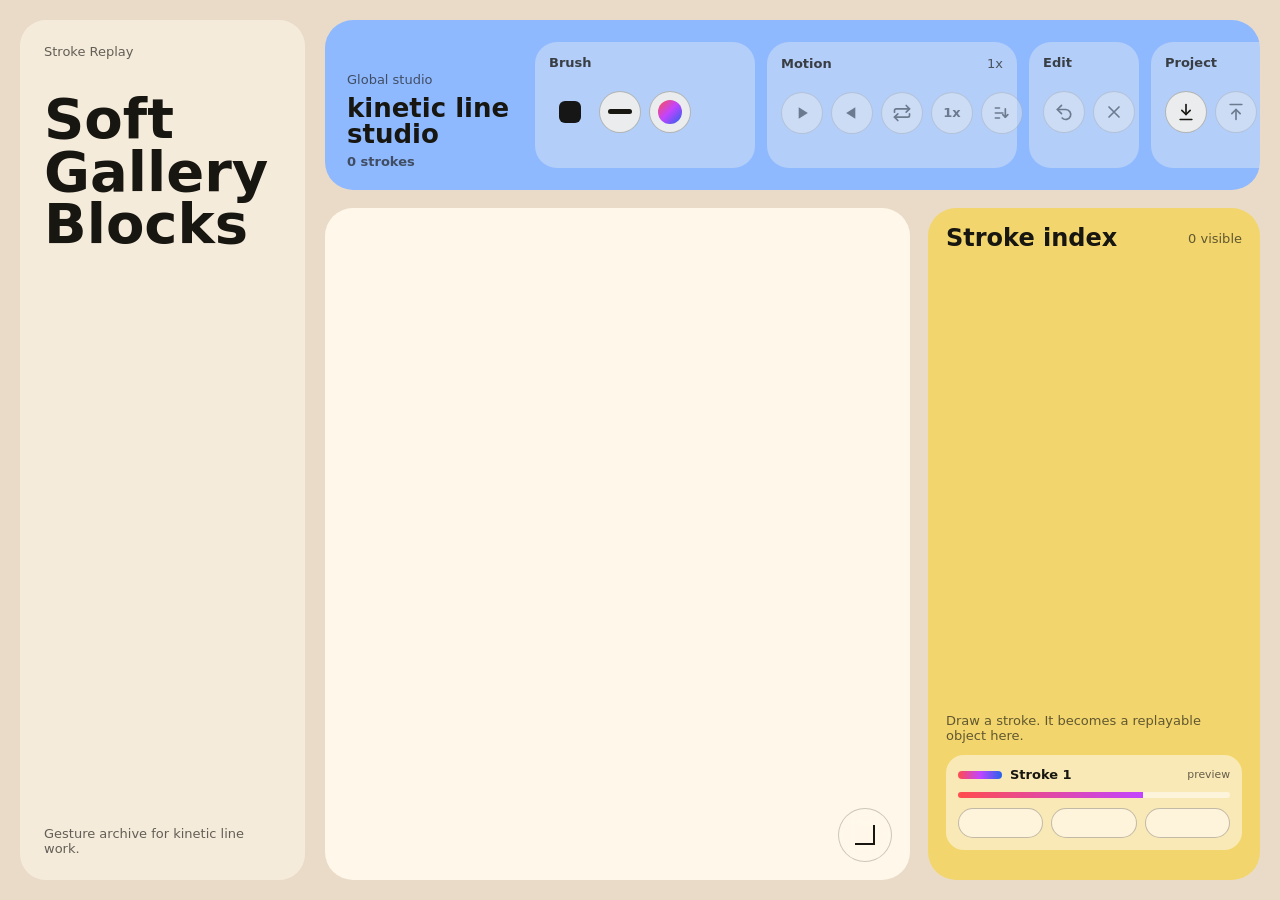
==== index.html @ 8eff0b00 "Initial stroke replay drawing tool" ====
<!doctype html>
<html lang="en">
  <head>
    <meta charset="utf-8">
    <meta name="viewport" content="width=device-width, initial-scale=1">
    <title>Stroke Replay Drawing Tool</title>
    <link rel="stylesheet" href="style.css">
  </head>
  <body>
    <main id="app" class="app">
      <aside class="titleRail" aria-label="Product identity">
        <p>Stroke Replay</p>
        <h1>Soft Gallery Blocks</h1>
        <span>Gesture archive for kinetic line work.</span>
      </aside>

      <section class="studio" aria-label="Drawing studio">
        <header class="topbar">
          <div class="globalMeta">
            <p>Global studio</p>
            <strong><span class="sessionName">kinetic line studio</span><span id="status">0 strokes</span></strong>
          </div>

          <div class="tools instrumentPanel" aria-label="Drawing tools">
            <div class="toolGroup instrument brushInstrument" aria-label="Brush">
              <span class="toolGroupLabel">Brush</span>
              <div class="toolRow">
                <label class="iconButton colorButton" title="Color" aria-label="Color">
                  <span class="colorIcon" aria-hidden="true"></span>
                  <input id="colorPicker" type="color" value="#161616">
                </label>
                <button id="widthButton" class="iconButton" type="button" title="Width 5" aria-label="Width 5">
                  <span class="widthIcon" aria-hidden="true"></span>
                </button>
                <button id="gradientButton" class="iconButton" type="button" title="Gradient Off" aria-label="Gradient Off" aria-pressed="false">
                  <span class="gradientIcon" aria-hidden="true"></span>
                </button>
              </div>
              <div id="widthPanel" class="widthPanel" hidden>
                <input id="widthPicker" type="range" min="1" max="18" value="5" aria-label="Brush width">
                <span id="widthValue">5</span>
              </div>
              <div id="gradientControls" class="gradientControls" hidden>
                <div id="gradientStops" class="gradientStops"></div>
                <button id="addGradientColor" class="iconButton smallIconButton" type="button" title="Add gradient color" aria-label="Add gradient color">
                  <svg class="svgIcon" viewBox="0 0 24 24" aria-hidden="true"><path d="M12 5v14M5 12h14"></path></svg>
                </button>
              </div>
            </div>

            <section class="globalControls instrument motionInstrument" aria-label="Global stroke controls">
              <div class="globalHeader">
                <h2>Motion</h2>
                <span id="globalSpeedLabel">1x</span>
              </div>
              <div class="globalButtons toolRow">
                <button id="playAllButton" class="iconButton" type="button" title="Play all strokes" aria-label="Play all strokes">
                  <svg class="svgIcon fillIcon" viewBox="0 0 24 24" aria-hidden="true"><path d="M8 5v14l11-7-11-7Z"></path></svg>
                </button>
                <button id="backAllButton" class="iconButton" type="button" title="Reverse all strokes" aria-label="Reverse all strokes">
                  <svg class="svgIcon fillIcon" viewBox="0 0 24 24" aria-hidden="true"><path d="M16 5v14L5 12l11-7Z"></path></svg>
                </button>
                <button id="loopAllButton" class="iconButton" type="button" title="Loop all strokes" aria-label="Loop all strokes">
                  <svg class="svgIcon" viewBox="0 0 24 24" aria-hidden="true"><path d="M17 3l4 4-4 4"></path><path d="M3 11V9a2 2 0 0 1 2-2h16"></path><path d="M7 21l-4-4 4-4"></path><path d="M21 13v2a2 2 0 0 1-2 2H3"></path></svg>
                </button>
                <button id="speedAllButton" class="iconButton speedIconButton" type="button" title="Speed 1x" aria-label="Speed 1x">
                  <span aria-hidden="true">1x</span>
                </button>
                <button id="sequenceAllButton" class="iconButton" type="button" title="Play sequence" aria-label="Play sequence">
                  <svg class="svgIcon" viewBox="0 0 24 24" aria-hidden="true"><path d="M4 6h5"></path><path d="M4 12h9"></path><path d="M4 18h5"></path><path d="M16 7v10"></path><path d="m13 14 3 3 3-3"></path></svg>
                </button>
              </div>
              <div id="globalSpeedPanel" class="speedPanel" hidden>
                <input id="globalSpeedInput" type="range" min="0.25" max="3" step="0.25" value="1" aria-label="Playback speed for all strokes">
                <span id="globalSpeedValue">1x</span>
              </div>
            </section>

            <div class="toolGroup instrument utilityInstrument" aria-label="Edit">
              <span class="toolGroupLabel">Edit</span>
              <div class="toolRow">
                <button id="undoButton" class="iconButton" type="button" title="Undo last stroke" aria-label="Undo last stroke">
                  <svg class="svgIcon" viewBox="0 0 24 24" aria-hidden="true"><path d="M9 14 4 9l5-5"></path><path d="M4 9h10a6 6 0 1 1-4.2 10.2"></path></svg>
                </button>
                <button id="clearButton" class="iconButton" type="button" title="Clear all strokes" aria-label="Clear all strokes">
                  <svg class="svgIcon" viewBox="0 0 24 24" aria-hidden="true"><path d="M18 6 6 18M6 6l12 12"></path></svg>
                </button>
              </div>
            </div>

            <div class="toolGroup instrument fileInstrument" aria-label="Project">
              <span class="toolGroupLabel">Project</span>
              <div class="toolRow">
                <button id="saveButton" class="iconButton" type="button" title="Save project" aria-label="Save project">
                  <svg class="svgIcon" viewBox="0 0 24 24" aria-hidden="true"><path d="M12 3v12"></path><path d="m7 10 5 5 5-5"></path><path d="M5 21h14"></path></svg>
                </button>
                <button id="restoreButton" class="iconButton" type="button" title="Restore project" aria-label="Restore project">
                  <svg class="svgIcon" viewBox="0 0 24 24" aria-hidden="true"><path d="M12 21V9"></path><path d="m7 14 5-5 5 5"></path><path d="M5 3h14"></path></svg>
                </button>
                <button id="exportButton" class="iconButton" type="button" title="Export PNG" aria-label="Export PNG">
                  <svg class="svgIcon" viewBox="0 0 24 24" aria-hidden="true"><rect x="4" y="4" width="16" height="16" rx="2"></rect><path d="M8 15l2.5-3 2 2.4L15 11l3 4"></path><path d="M8 8h3"></path></svg>
                </button>
              </div>
              <span id="saveStatus" class="saveStatus" aria-live="polite"></span>
            </div>
          </div>
        </header>

        <div class="workArea">
          <section class="workspace" aria-label="Drawing workspace">
            <div class="canvasShell" aria-label="Drawing surface">
              <canvas id="drawingCanvas" aria-label="Drawing canvas"></canvas>
              <button id="extendButton" class="extendButton" type="button" title="Expand canvas" aria-label="Expand drawing board" aria-pressed="false">
                <span></span>
              </button>
            </div>
          </section>

          <aside class="sidebar" aria-label="Stroke controls">
            <div class="sidebarHeader">
              <h2>Stroke index</h2>
              <span id="activeCount">0 visible</span>
            </div>
            <div id="strokeList" class="strokeList"></div>
            <div id="emptyState" class="emptyState">
              <p>Draw a stroke. It becomes a replayable object here.</p>
              <div class="emptyStrokePreview" aria-hidden="true">
                <div class="previewStrokeTitle">
                  <span><i></i>Stroke 1</span>
                  <small>preview</small>
                </div>
                <div class="previewStrokeLine"></div>
                <div class="previewStrokeButtons">
                  <span></span><span></span><span></span>
                </div>
              </div>
            </div>
          </aside>
        </div>
      </section>
    </main>

    <script src="app.js"></script>
  </body>
</html>
---- style.css ----
:root {
  color-scheme: light;
  --bg: #ded5c6;
  --paper: #eadbc8;
  --panel: #fff8ea;
  --panel-soft: rgba(255, 248, 234, 0.72);
  --ink: #171611;
  --muted: rgba(23, 22, 17, 0.66);
  --line: rgba(23, 22, 17, 0.16);
  --line-strong: rgba(23, 22, 17, 0.26);
  --blue-block: #8fb9ff;
  --yellow-block: #f2d66d;
  --danger: #a13a2f;
  --accent: #2563eb;
  --accent-strong: #1749b8;
}

* {
  box-sizing: border-box;
}

html {
  overflow-x: hidden;
}

body {
  margin: 0;
  min-height: 100svh;
  overflow-x: hidden;
  background: var(--bg);
  color: var(--ink);
  font-family: Inter, ui-sans-serif, system-ui, -apple-system, BlinkMacSystemFont, "Segoe UI", sans-serif;
}

button,
input {
  font: inherit;
}

h1,
h2,
p {
  margin: 0;
}

h1 {
  max-width: 7ch;
  margin: 34px 0 auto;
  font-size: 56px;
  line-height: 0.94;
  letter-spacing: 0;
}

h2 {
  font-size: 24px;
  line-height: 1;
}

button {
  min-width: 38px;
  height: 38px;
  border: 1px solid var(--line-strong);
  border-radius: 999px;
  background: var(--panel-soft);
  color: var(--ink);
  cursor: pointer;
  padding: 0 14px;
  white-space: nowrap;
  transition: background-color 160ms ease-out, border-color 160ms ease-out, color 160ms ease-out, transform 160ms ease-out;
}

button:hover {
  border-color: var(--accent);
  background: rgba(255, 248, 234, 0.94);
}

button:active {
  transform: translateY(1px);
}

button:focus-visible,
input:focus-visible {
  outline: 2px solid var(--ink);
  outline-offset: 2px;
}

button.primary {
  border-color: var(--accent);
  background: var(--accent);
  color: white;
}

button.primary:hover {
  background: var(--accent-strong);
}

button.danger {
  color: var(--danger);
}

button:disabled {
  cursor: not-allowed;
  opacity: 0.45;
}

[hidden] {
  display: none !important;
}

.app {
  display: grid;
  grid-template-columns: 285px minmax(0, 1fr);
  gap: 20px;
  height: 100svh;
  min-height: 100svh;
  overflow: hidden;
  padding: 20px;
  background: var(--paper);
  transition: grid-template-columns 420ms cubic-bezier(.22, 1, .36, 1);
}

.titleRail {
  display: flex;
  flex-direction: column;
  min-width: 0;
  min-height: 0;
  overflow: hidden;
  border-radius: 26px;
  background: rgba(255, 248, 234, 0.56);
  padding: 24px;
  transition: padding 420ms cubic-bezier(.22, 1, .36, 1);
}

.titleRail p,
.titleRail span,
.globalMeta p,
#status,
#activeCount,
#globalSpeedLabel,
.emptyState,
.strokeMeta,
.saveStatus,
.speedPanel span {
  color: var(--muted);
  font-size: 13px;
}

.studio {
  display: grid;
  grid-template-rows: auto minmax(0, 1fr);
  gap: 18px;
  min-width: 0;
  min-height: 0;
  overflow: hidden;
}

.topbar {
  display: grid;
  grid-template-columns: minmax(170px, 0.24fr) minmax(0, 1fr);
  align-items: end;
  gap: 18px;
  min-height: 148px;
  border-radius: 28px;
  background: var(--blue-block);
  padding: 22px;
  transition: min-height 420ms cubic-bezier(.22, 1, .36, 1), padding 420ms cubic-bezier(.22, 1, .36, 1);
}

.globalMeta strong {
  display: grid;
  gap: 8px;
  max-width: 14ch;
  margin-top: 8px;
  font-size: 26px;
  line-height: 1;
}

#status::before {
  content: "";
  margin: 0;
}

.sessionName {
  display: block;
}

.tools {
  min-width: 0;
}

.instrumentPanel {
  display: grid;
  grid-template-columns: minmax(220px, 1fr) minmax(250px, 1fr) minmax(110px, 0.42fr) minmax(170px, 0.58fr);
  align-items: stretch;
  gap: 12px;
}

.toolGroup,
.globalControls {
  display: grid;
  grid-template-rows: auto minmax(42px, 1fr) auto;
  align-content: end;
  gap: 10px;
  min-width: 0;
  min-height: 126px;
  border: 0;
  border-radius: 22px;
  background: rgba(255, 248, 234, 0.32);
  padding: 14px;
}

.toolGroupLabel,
.globalHeader h2 {
  display: block;
  padding: 0;
  border: 0;
  color: rgba(23, 22, 17, 0.78);
  font-size: 13px;
  font-weight: 800;
  letter-spacing: 0;
  line-height: 1;
}

.toolRow,
.globalButtons {
  display: flex;
  align-items: center;
  gap: 8px;
  min-width: 0;
}

.tools label {
  min-width: 0;
}

.iconButton {
  position: relative;
  display: inline-grid;
  place-items: center;
  flex: 0 0 42px;
  width: 42px;
  min-width: 42px;
  height: 42px;
  padding: 0;
  border-radius: 999px;
  font-size: 18px;
  font-weight: 750;
  line-height: 1;
}

.svgIcon {
  width: 20px;
  height: 20px;
  fill: none;
  stroke: currentColor;
  stroke-width: 2;
  stroke-linecap: round;
  stroke-linejoin: round;
}

.fillIcon {
  fill: currentColor;
  stroke: none;
}

.smallIconButton {
  flex-basis: 34px;
  width: 34px;
  min-width: 34px;
  height: 34px;
}

.speedIconButton {
  font-size: 13px;
}

.colorButton {
  overflow: hidden;
  cursor: pointer;
}

.colorButton input {
  position: absolute;
  inset: 0;
  width: 100%;
  height: 100%;
  opacity: 0;
  cursor: pointer;
}

.colorIcon {
  display: block;
  width: 22px;
  height: 22px;
  border-radius: 6px;
  background: #171611;
}

.widthIcon {
  display: block;
  width: 24px;
  height: var(--brush-width, 5px);
  border-radius: 999px;
  background: currentColor;
}

.gradientIcon {
  display: block;
  width: 24px;
  height: 24px;
  border-radius: 50%;
  background: linear-gradient(135deg, #ff4d4d 0%, #c244ff 48%, #2563eb 100%);
}

input[type="color"] {
  width: 28px;
  height: 28px;
  padding: 0;
  border: 0;
  background: transparent;
}

input[type="range"] {
  width: 92px;
  accent-color: var(--accent);
}

.gradientControls {
  display: flex;
  align-items: center;
  gap: 8px;
  grid-column: 1 / -1;
  min-height: 42px;
  border: 1px solid rgba(23, 22, 17, 0.14);
  border-radius: 18px;
  background: rgba(255, 248, 234, 0.52);
  padding: 5px;
}

.widthPanel {
  display: grid;
  grid-template-columns: minmax(0, 1fr) 26px;
  align-items: center;
  gap: 8px;
  border: 1px solid rgba(23, 22, 17, 0.14);
  border-radius: 18px;
  background: rgba(255, 248, 234, 0.52);
  padding: 8px 10px;
}

.widthPanel span {
  color: var(--muted);
  font-size: 13px;
  text-align: right;
}

.gradientStops {
  display: inline-flex;
  align-items: center;
  gap: 4px;
  min-width: 0;
  overflow-x: auto;
  padding: 8px;
}

.gradientStop {
  position: relative;
  width: 32px;
  height: 30px;
}

.gradientStop input {
  width: 32px;
  height: 30px;
}

.gradientStop button {
  position: absolute;
  top: -8px;
  right: -8px;
  width: 18px;
  min-width: 18px;
  height: 18px;
  padding: 0;
  background: #fff;
  color: var(--danger);
  font-size: 12px;
  line-height: 1;
}

#addGradientColor {
  height: 30px;
}

.saveStatus {
  min-width: 58px;
  padding: 0 4px;
}

.globalHeader {
  display: flex;
  align-items: center;
  justify-content: space-between;
  gap: 8px;
  padding: 0;
}

.globalHeader h2 {
  font-size: 13px;
}

.globalButtons {
  display: flex;
  align-items: center;
  gap: 8px;
}

.globalButtons button {
  padding: 0;
}

.globalControls .speedPanel {
  grid-column: auto;
}

.speedPanel {
  display: grid;
  grid-template-columns: minmax(0, 1fr) 44px;
  align-items: center;
  gap: 10px;
  border: 1px solid var(--line-strong);
  border-radius: 18px;
  background: rgba(255, 248, 234, 0.52);
  padding: 8px 10px;
}

.speedPanel input[type="range"] {
  width: 100%;
}

.speedPanel span {
  text-align: right;
}

.timingPanel {
  display: grid;
  gap: 8px;
  border-radius: 16px;
  background: rgba(255, 248, 234, 0.48);
  padding: 9px;
}

.timingPanel label {
  display: grid;
  grid-template-columns: 52px minmax(0, 1fr) 36px;
  align-items: center;
  gap: 8px;
}

.timingPanel span,
.timingPanel em {
  color: var(--muted);
  font-size: 12px;
  font-style: normal;
}

.timingPanel input[type="range"] {
  width: 100%;
}

.workArea {
  display: grid;
  grid-template-columns: minmax(0, 1fr) 332px;
  gap: 18px;
  min-height: 0;
  overflow: hidden;
  transition: grid-template-columns 420ms cubic-bezier(.22, 1, .36, 1);
}

.workspace {
  min-width: 0;
  min-height: 0;
  overflow: hidden;
}

.canvasShell {
  position: relative;
  width: 100%;
  height: 100%;
  min-width: 0;
  min-height: 0;
  overflow: hidden;
  border-radius: 28px;
  background: var(--panel);
  transition: min-height 420ms cubic-bezier(.22, 1, .36, 1);
}

#drawingCanvas {
  display: block;
  width: 100%;
  height: 100%;
  min-height: 0;
  border: 0;
  background: #fff8ea;
  touch-action: none;
  cursor: crosshair;
  transition: min-height 420ms cubic-bezier(.22, 1, .36, 1);
}

.extendButton {
  position: absolute;
  right: 18px;
  bottom: 18px;
  width: 54px;
  height: 54px;
  min-height: 54px;
  border-color: rgba(23, 22, 17, 0.22);
  background: rgba(255, 248, 234, 0.58);
  backdrop-filter: blur(10px);
  padding: 0;
}

.extendButton span,
.extendButton span::before,
.extendButton span::after {
  position: absolute;
  display: block;
  content: "";
}

.extendButton span {
  inset: 16px;
  border-right: 2px solid var(--ink);
  border-bottom: 2px solid var(--ink);
}

.extendButton span::before {
  right: -2px;
  bottom: -2px;
  width: 16px;
  height: 2px;
  background: var(--ink);
}

.extendButton span::after {
  right: -2px;
  bottom: -2px;
  width: 2px;
  height: 16px;
  background: var(--ink);
}

.app.expanded {
  grid-template-columns: 118px minmax(0, 1fr);
}

.app.expanded .titleRail {
  padding: 18px 14px;
}

.app.expanded .titleRail h1 {
  writing-mode: vertical-rl;
  text-orientation: mixed;
  max-width: none;
  margin: 18px auto;
  font-size: 34px;
}

.app.expanded .titleRail span {
  display: none;
}

.app.expanded .topbar {
  min-height: 84px;
  grid-template-columns: minmax(140px, 0.18fr) minmax(0, 1fr);
  padding: 14px 16px;
}

.app.expanded .globalMeta strong {
  max-width: none;
  font-size: 18px;
}

.app.expanded .sessionName {
  display: none;
}

.app.expanded #status::before {
  content: "";
  margin: 0;
}

.app.expanded .workArea {
  grid-template-columns: minmax(0, 1.18fr) 390px;
}

.app.expanded .canvasShell,
.app.expanded #drawingCanvas {
  min-height: 0;
}

.app.expanded .extendButton span {
  transform: rotate(180deg);
}

.sidebar {
  display: grid;
  grid-template-rows: auto minmax(0, 1fr) auto;
  gap: 14px;
  min-width: 0;
  min-height: 0;
  overflow: hidden;
  border-radius: 28px;
  background: var(--yellow-block);
  padding: 18px;
}

.sidebarHeader {
  display: flex;
  align-items: center;
  justify-content: space-between;
  gap: 12px;
}

.strokeList {
  display: grid;
  align-content: start;
  gap: 12px;
  min-height: 0;
  overflow-y: auto;
  overflow-x: hidden;
  padding-right: 4px;
}

.strokeItem {
  display: grid;
  gap: 10px;
  border-radius: 18px;
  background: rgba(255, 248, 234, 0.58);
  padding: 12px;
  transition: background-color 160ms ease-out;
}

.strokeItem.playingStroke {
  background: rgba(255, 248, 234, 0.9);
}

.strokeTitle {
  display: grid;
  grid-template-columns: minmax(0, 1fr) auto;
  align-items: center;
  gap: 10px;
}

.strokeName {
  display: flex;
  align-items: center;
  gap: 8px;
  min-width: 0;
  font-weight: 700;
}

.swatch {
  width: 44px;
  height: 8px;
  border-radius: 999px;
  flex: 0 0 auto;
}

.strokeControls {
  display: grid;
  grid-template-columns: repeat(6, 34px);
  justify-content: start;
  gap: 7px;
}

.strokeControls button {
  width: 34px;
  min-width: 34px;
  height: 34px;
  padding: 0;
}

.strokeControls .svgIcon {
  width: 17px;
  height: 17px;
}

.progressTrack {
  height: 6px;
  overflow: hidden;
  border-radius: 999px;
  background: rgba(255, 248, 234, 0.5);
}

.progressFill {
  width: 100%;
  height: 100%;
  border-radius: inherit;
  background: linear-gradient(90deg, #ff4d4d, #c244ff, #2563eb);
  transform: scaleX(1);
  transform-origin: left center;
}

.hiddenStroke {
  opacity: 0.58;
}

.emptyState {
  display: grid;
  gap: 12px;
  padding: 12px 0;
}

.emptyState p {
  color: var(--muted);
  font-size: 13px;
}

.emptyStrokePreview {
  display: grid;
  gap: 10px;
  border-radius: 18px;
  background: rgba(255, 248, 234, 0.58);
  padding: 12px;
}

.previewStrokeTitle {
  display: flex;
  align-items: center;
  justify-content: space-between;
  gap: 10px;
  color: var(--muted);
  font-size: 13px;
}

.previewStrokeTitle span {
  display: inline-flex;
  align-items: center;
  gap: 8px;
  color: var(--ink);
  font-weight: 700;
}

.previewStrokeTitle i {
  display: block;
  width: 44px;
  height: 8px;
  border-radius: 999px;
  background: linear-gradient(90deg, #ff4d4d, #c244ff, #2563eb);
}

.previewStrokeLine {
  height: 6px;
  border-radius: 999px;
  background: linear-gradient(90deg, #ff4d4d, #c244ff 68%, rgba(255, 248, 234, 0.72) 68%);
}

.previewStrokeButtons {
  display: grid;
  grid-template-columns: repeat(3, 1fr);
  gap: 8px;
}

.previewStrokeButtons span {
  height: 30px;
  border-radius: 999px;
  border: 1px solid var(--line-strong);
  background: var(--panel-soft);
}

@media (max-width: 1100px) {
  .app,
  .app.expanded {
    grid-template-columns: 1fr;
    height: auto;
    min-height: 100svh;
  }

  .titleRail,
  .app.expanded .titleRail {
    min-height: 110px;
    padding: 18px;
  }

  .titleRail h1,
  .app.expanded .titleRail h1 {
    writing-mode: horizontal-tb;
    max-width: none;
    margin: 12px 0;
    font-size: 38px;
  }

  .titleRail span {
    display: block;
  }

  .topbar,
  .app.expanded .topbar,
  .workArea,
  .app.expanded .workArea {
    grid-template-columns: 1fr;
  }

  .tools {
    justify-content: flex-start;
  }

  .canvasShell,
  #drawingCanvas,
  .app.expanded .canvasShell,
  .app.expanded #drawingCanvas {
    min-height: clamp(420px, 58svh, 680px);
  }

  .strokeList {
    max-height: 44svh;
  }
}

@media (max-width: 640px) {
  .app {
    gap: 14px;
    padding: 14px;
  }

  .topbar {
    min-height: 0;
  }

  .globalMeta strong {
    max-width: none;
    font-size: 24px;
  }

  .tools,
  .toolGroup,
  .globalControls,
  .globalButtons {
    display: grid;
    grid-template-columns: 1fr;
    align-items: stretch;
    width: 100%;
  }

  .toolGroup,
  .globalControls {
    border-radius: 22px;
  }

  .toolGroupLabel {
    min-height: 24px;
    border-right: 0;
    border-bottom: 1px solid rgba(23, 22, 17, 0.18);
    padding: 0 8px;
  }

  .tools label,
  .tools button,
  .gradientControls {
    width: 100%;
  }

  .gradientControls,
  .globalControls .speedPanel {
    grid-column: auto;
  }

  .canvasShell,
  #drawingCanvas,
  .app.expanded .canvasShell,
  .app.expanded #drawingCanvas {
    min-height: clamp(340px, 54svh, 560px);
  }

  .strokeControls {
    grid-template-columns: repeat(2, minmax(0, 1fr));
  }
}

@media (prefers-reduced-motion: reduce) {
  *,
  *::before,
  *::after {
    transition-duration: 1ms !important;
    scroll-behavior: auto !important;
  }
}
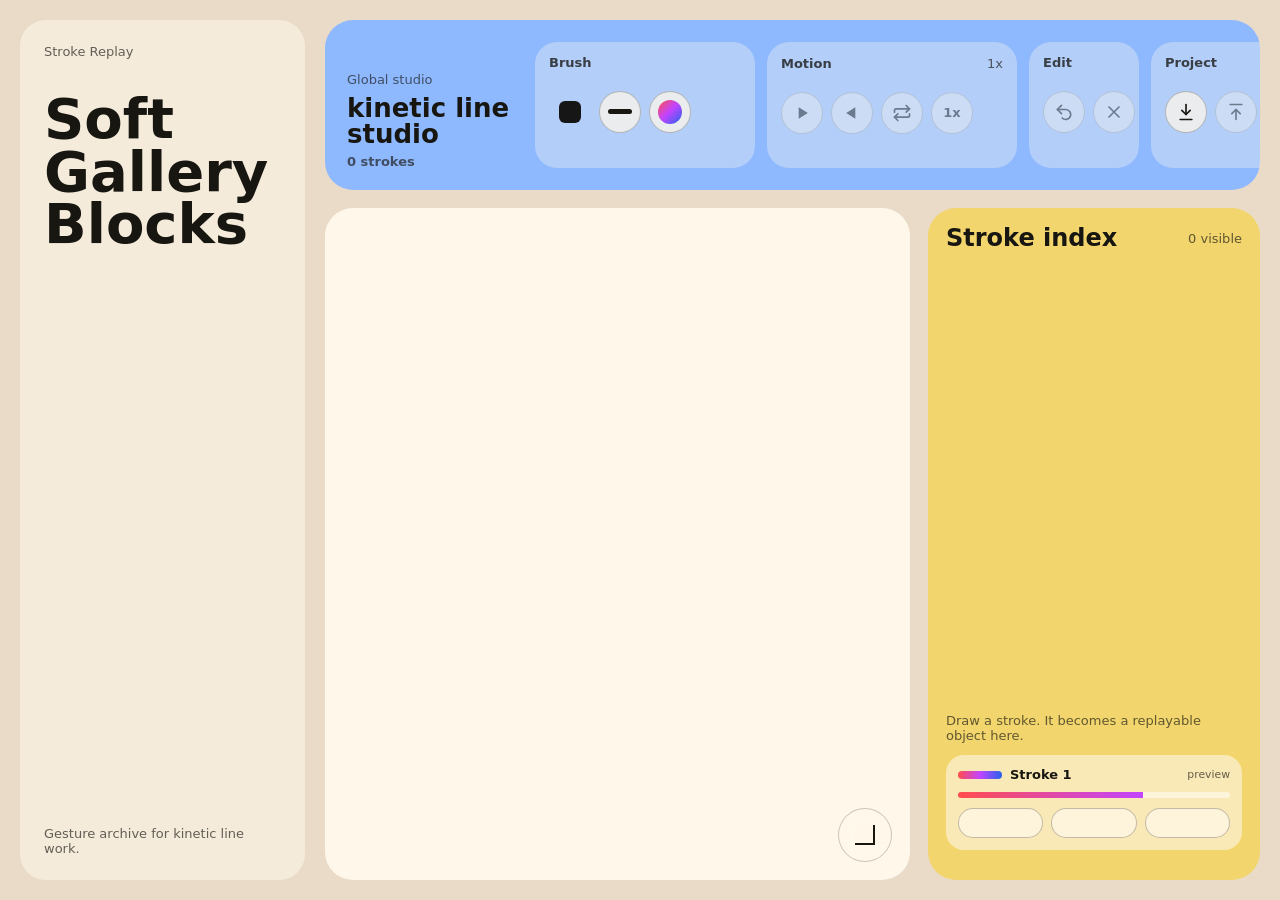
==== commit d331d0bf: "Checkpoint before timeline MVP" ====
--- a/index.html
+++ b/index.html
@@ -65,9 +65,6 @@
                 </button>
                 <button id="speedAllButton" class="iconButton speedIconButton" type="button" title="Speed 1x" aria-label="Speed 1x">
                   <span aria-hidden="true">1x</span>
-                </button>
-                <button id="sequenceAllButton" class="iconButton" type="button" title="Play sequence" aria-label="Play sequence">
-                  <svg class="svgIcon" viewBox="0 0 24 24" aria-hidden="true"><path d="M4 6h5"></path><path d="M4 12h9"></path><path d="M4 18h5"></path><path d="M16 7v10"></path><path d="m13 14 3 3 3-3"></path></svg>
                 </button>
               </div>
               <div id="globalSpeedPanel" class="speedPanel" hidden>
--- a/style.css
+++ b/style.css
@@ -442,32 +442,6 @@
   text-align: right;
 }
 
-.timingPanel {
-  display: grid;
-  gap: 8px;
-  border-radius: 16px;
-  background: rgba(255, 248, 234, 0.48);
-  padding: 9px;
-}
-
-.timingPanel label {
-  display: grid;
-  grid-template-columns: 52px minmax(0, 1fr) 36px;
-  align-items: center;
-  gap: 8px;
-}
-
-.timingPanel span,
-.timingPanel em {
-  color: var(--muted);
-  font-size: 12px;
-  font-style: normal;
-}
-
-.timingPanel input[type="range"] {
-  width: 100%;
-}
-
 .workArea {
   display: grid;
   grid-template-columns: minmax(0, 1fr) 332px;
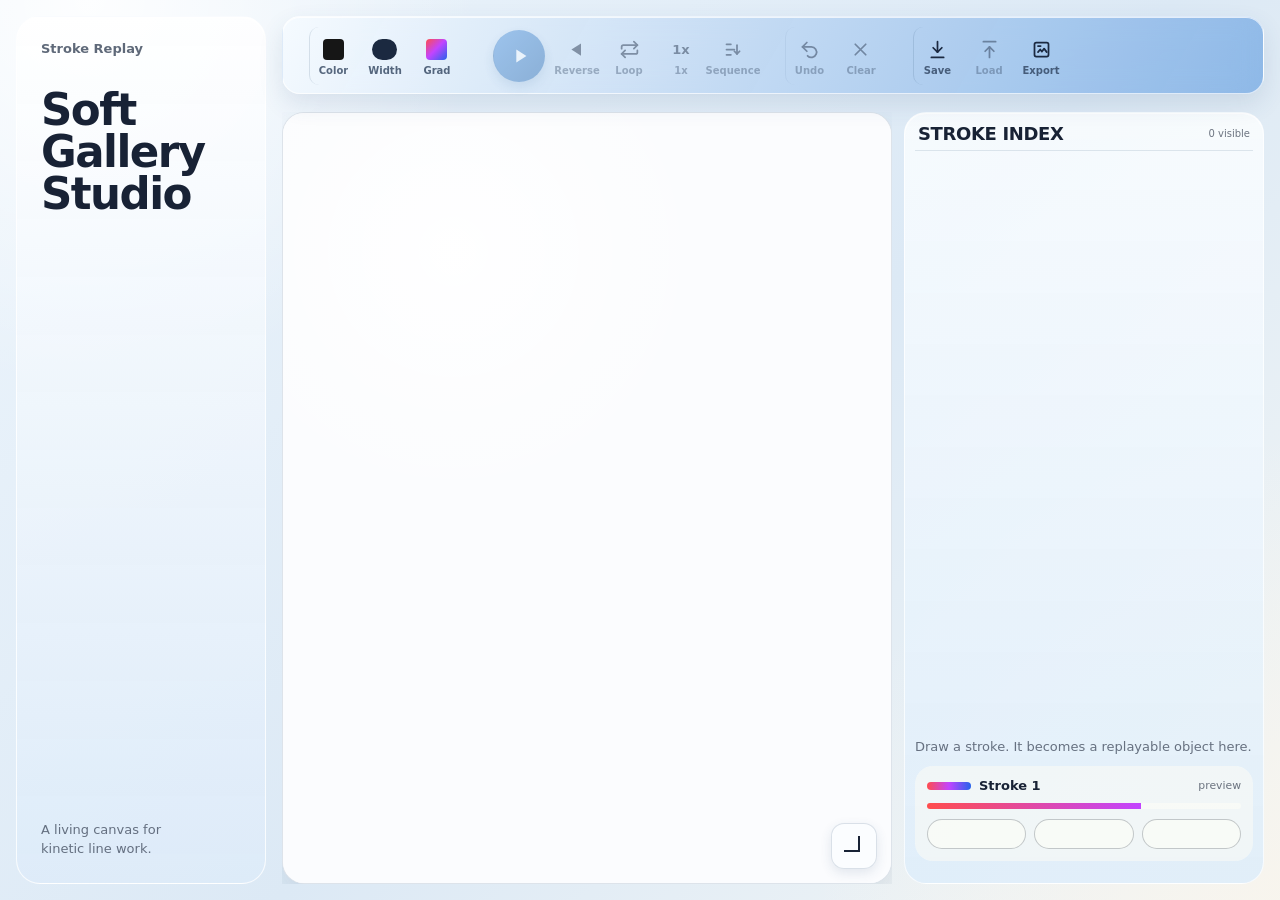
==== commit 7876c6e3: "v1.3 checkpoint" ====
--- a/index.html
+++ b/index.html
@@ -10,8 +10,8 @@
     <main id="app" class="app">
       <aside class="titleRail" aria-label="Product identity">
         <p>Stroke Replay</p>
-        <h1>Soft Gallery Blocks</h1>
-        <span>Gesture archive for kinetic line work.</span>
+        <h1>Soft Gallery Studio</h1>
+        <span>A living canvas for kinetic line work.</span>
       </aside>
 
       <section class="studio" aria-label="Drawing studio">
@@ -65,6 +65,9 @@
                 </button>
                 <button id="speedAllButton" class="iconButton speedIconButton" type="button" title="Speed 1x" aria-label="Speed 1x">
                   <span aria-hidden="true">1x</span>
+                </button>
+                <button id="sequenceAllButton" class="iconButton" type="button" title="Play sequence" aria-label="Play sequence">
+                  <svg class="svgIcon" viewBox="0 0 24 24" aria-hidden="true"><path d="M4 6h5"></path><path d="M4 12h9"></path><path d="M4 18h5"></path><path d="M16 7v10"></path><path d="m13 14 3 3 3-3"></path></svg>
                 </button>
               </div>
               <div id="globalSpeedPanel" class="speedPanel" hidden>
--- a/style.css
+++ b/style.css
@@ -1,18 +1,21 @@
 :root {
   color-scheme: light;
-  --bg: #ded5c6;
-  --paper: #eadbc8;
-  --panel: #fff8ea;
-  --panel-soft: rgba(255, 248, 234, 0.72);
-  --ink: #171611;
-  --muted: rgba(23, 22, 17, 0.66);
-  --line: rgba(23, 22, 17, 0.16);
-  --line-strong: rgba(23, 22, 17, 0.26);
-  --blue-block: #8fb9ff;
-  --yellow-block: #f2d66d;
-  --danger: #a13a2f;
-  --accent: #2563eb;
-  --accent-strong: #1749b8;
+  --bg: #dce9f5;
+  --paper: #f2f7fb;
+  --panel: #fbfcf7;
+  --panel-soft: rgba(251, 252, 247, 0.72);
+  --ink: #182235;
+  --muted: rgba(24, 34, 53, 0.62);
+  --line: rgba(24, 34, 53, 0.13);
+  --line-strong: rgba(24, 34, 53, 0.24);
+  --blue-block: #78aeea;
+  --yellow-block: #e6f0f7;
+  --danger: #b6474d;
+  --accent: #1e5fae;
+  --accent-strong: #143f79;
+  --accent-soft: #cfe2f5;
+  --warm-accent: #ef8d7d;
+  --shadow: rgba(34, 54, 86, 0.14);
 }
 
 * {
@@ -27,7 +30,9 @@
   margin: 0;
   min-height: 100svh;
   overflow-x: hidden;
-  background: var(--bg);
+  background:
+    radial-gradient(circle at 18% 8%, rgba(255, 255, 255, 0.74), transparent 30%),
+    linear-gradient(135deg, #edf5fb 0%, var(--bg) 48%, #f9f6ee 100%);
   color: var(--ink);
   font-family: Inter, ui-sans-serif, system-ui, -apple-system, BlinkMacSystemFont, "Segoe UI", sans-serif;
 }
@@ -71,7 +76,7 @@
 
 button:hover {
   border-color: var(--accent);
-  background: rgba(255, 248, 234, 0.94);
+  background: rgba(251, 252, 247, 0.94);
 }
 
 button:active {
@@ -109,13 +114,13 @@
 
 .app {
   display: grid;
-  grid-template-columns: 285px minmax(0, 1fr);
+  grid-template-columns: 250px minmax(0, 1fr);
   gap: 20px;
   height: 100svh;
   min-height: 100svh;
   overflow: hidden;
-  padding: 20px;
-  background: var(--paper);
+  padding: 18px;
+  background: transparent;
   transition: grid-template-columns 420ms cubic-bezier(.22, 1, .36, 1);
 }
 
@@ -125,8 +130,10 @@
   min-width: 0;
   min-height: 0;
   overflow: hidden;
-  border-radius: 26px;
-  background: rgba(255, 248, 234, 0.56);
+  border: 1px solid rgba(255, 255, 255, 0.62);
+  border-radius: 30px;
+  background: linear-gradient(180deg, rgba(251, 252, 247, 0.78), rgba(222, 236, 247, 0.74));
+  box-shadow: inset 0 1px 0 rgba(255, 255, 255, 0.74);
   padding: 24px;
   transition: padding 420ms cubic-bezier(.22, 1, .36, 1);
 }
@@ -159,9 +166,12 @@
   grid-template-columns: minmax(170px, 0.24fr) minmax(0, 1fr);
   align-items: end;
   gap: 18px;
-  min-height: 148px;
+  min-height: 138px;
   border-radius: 28px;
-  background: var(--blue-block);
+  background:
+    linear-gradient(135deg, rgba(255, 255, 255, 0.24), transparent 38%),
+    linear-gradient(135deg, #6fa7e7 0%, #78aeea 52%, #a9c8ec 100%);
+  box-shadow: 0 16px 36px rgba(44, 87, 134, 0.16);
   padding: 22px;
   transition: min-height 420ms cubic-bezier(.22, 1, .36, 1), padding 420ms cubic-bezier(.22, 1, .36, 1);
 }
@@ -190,7 +200,7 @@
 
 .instrumentPanel {
   display: grid;
-  grid-template-columns: minmax(220px, 1fr) minmax(250px, 1fr) minmax(110px, 0.42fr) minmax(170px, 0.58fr);
+  grid-template-columns: minmax(188px, 0.92fr) minmax(268px, 1.12fr) minmax(102px, 0.42fr) minmax(156px, 0.56fr);
   align-items: stretch;
   gap: 12px;
 }
@@ -202,10 +212,12 @@
   align-content: end;
   gap: 10px;
   min-width: 0;
-  min-height: 126px;
+  min-height: 116px;
   border: 0;
   border-radius: 22px;
-  background: rgba(255, 248, 234, 0.32);
+  border: 1px solid rgba(255, 255, 255, 0.42);
+  background: rgba(251, 252, 247, 0.32);
+  box-shadow: inset 0 1px 0 rgba(255, 255, 255, 0.34);
   padding: 14px;
 }
 
@@ -214,7 +226,7 @@
   display: block;
   padding: 0;
   border: 0;
-  color: rgba(23, 22, 17, 0.78);
+  color: rgba(24, 34, 53, 0.78);
   font-size: 13px;
   font-weight: 800;
   letter-spacing: 0;
@@ -237,10 +249,10 @@
   position: relative;
   display: inline-grid;
   place-items: center;
-  flex: 0 0 42px;
-  width: 42px;
-  min-width: 42px;
-  height: 42px;
+  flex: 0 0 40px;
+  width: 40px;
+  min-width: 40px;
+  height: 40px;
   padding: 0;
   border-radius: 999px;
   font-size: 18px;
@@ -330,10 +342,10 @@
   align-items: center;
   gap: 8px;
   grid-column: 1 / -1;
-  min-height: 42px;
-  border: 1px solid rgba(23, 22, 17, 0.14);
+  min-height: 40px;
+  border: 1px solid rgba(24, 34, 53, 0.14);
   border-radius: 18px;
-  background: rgba(255, 248, 234, 0.52);
+  background: rgba(251, 252, 247, 0.52);
   padding: 5px;
 }
 
@@ -342,9 +354,9 @@
   grid-template-columns: minmax(0, 1fr) 26px;
   align-items: center;
   gap: 8px;
-  border: 1px solid rgba(23, 22, 17, 0.14);
+  border: 1px solid rgba(24, 34, 53, 0.14);
   border-radius: 18px;
-  background: rgba(255, 248, 234, 0.52);
+  background: rgba(251, 252, 247, 0.52);
   padding: 8px 10px;
 }
 
@@ -430,7 +442,7 @@
   gap: 10px;
   border: 1px solid var(--line-strong);
   border-radius: 18px;
-  background: rgba(255, 248, 234, 0.52);
+  background: rgba(251, 252, 247, 0.52);
   padding: 8px 10px;
 }
 
@@ -442,9 +454,37 @@
   text-align: right;
 }
 
+.timingPanel {
+  display: grid;
+  grid-template-columns: 1fr 1fr;
+  gap: 7px;
+  border-radius: 14px;
+  background: rgba(251, 252, 247, 0.48);
+  padding: 7px;
+}
+
+.timingPanel label {
+  display: grid;
+  grid-template-columns: 1fr auto;
+  align-items: center;
+  gap: 4px 6px;
+}
+
+.timingPanel span,
+.timingPanel em {
+  color: var(--muted);
+  font-size: 12px;
+  font-style: normal;
+}
+
+.timingPanel input[type="range"] {
+  grid-column: 1 / -1;
+  width: 100%;
+}
+
 .workArea {
   display: grid;
-  grid-template-columns: minmax(0, 1fr) 332px;
+  grid-template-columns: minmax(0, 1fr) 306px;
   gap: 18px;
   min-height: 0;
   overflow: hidden;
@@ -464,8 +504,10 @@
   min-width: 0;
   min-height: 0;
   overflow: hidden;
-  border-radius: 28px;
+  border: 1px solid rgba(24, 34, 53, 0.12);
+  border-radius: 30px;
   background: var(--panel);
+  box-shadow: 0 18px 42px rgba(35, 60, 92, 0.12);
   transition: min-height 420ms cubic-bezier(.22, 1, .36, 1);
 }
 
@@ -475,7 +517,7 @@
   height: 100%;
   min-height: 0;
   border: 0;
-  background: #fff8ea;
+  background: #fbfcf7;
   touch-action: none;
   cursor: crosshair;
   transition: min-height 420ms cubic-bezier(.22, 1, .36, 1);
@@ -488,8 +530,8 @@
   width: 54px;
   height: 54px;
   min-height: 54px;
-  border-color: rgba(23, 22, 17, 0.22);
-  background: rgba(255, 248, 234, 0.58);
+  border-color: rgba(24, 34, 53, 0.22);
+  background: rgba(251, 252, 247, 0.58);
   backdrop-filter: blur(10px);
   padding: 0;
 }
@@ -525,7 +567,7 @@
 }
 
 .app.expanded {
-  grid-template-columns: 118px minmax(0, 1fr);
+  grid-template-columns: 92px minmax(0, 1fr);
 }
 
 .app.expanded .titleRail {
@@ -545,8 +587,8 @@
 }
 
 .app.expanded .topbar {
-  min-height: 84px;
-  grid-template-columns: minmax(140px, 0.18fr) minmax(0, 1fr);
+  min-height: 78px;
+  grid-template-columns: minmax(112px, 0.14fr) minmax(0, 1fr);
   padding: 14px 16px;
 }
 
@@ -565,7 +607,7 @@
 }
 
 .app.expanded .workArea {
-  grid-template-columns: minmax(0, 1.18fr) 390px;
+  grid-template-columns: minmax(0, 1fr) 228px;
 }
 
 .app.expanded .canvasShell,
@@ -573,20 +615,21 @@
   min-height: 0;
 }
 
-.app.expanded .extendButton span {
-  transform: rotate(180deg);
-}
 
 .sidebar {
   display: grid;
   grid-template-rows: auto minmax(0, 1fr) auto;
-  gap: 14px;
+  gap: 12px;
   min-width: 0;
   min-height: 0;
   overflow: hidden;
-  border-radius: 28px;
-  background: var(--yellow-block);
-  padding: 18px;
+  border: 1px solid rgba(255, 255, 255, 0.62);
+  border-radius: 30px;
+  background:
+    linear-gradient(180deg, rgba(251, 252, 247, 0.46), rgba(230, 240, 247, 0.9)),
+    var(--yellow-block);
+  box-shadow: inset 0 1px 0 rgba(255, 255, 255, 0.62);
+  padding: 14px;
 }
 
 .sidebarHeader {
@@ -608,22 +651,109 @@
 
 .strokeItem {
   display: grid;
-  gap: 10px;
+  gap: 8px;
+  border: 1px solid rgba(24, 34, 53, 0.08);
   border-radius: 18px;
-  background: rgba(255, 248, 234, 0.58);
-  padding: 12px;
-  transition: background-color 160ms ease-out;
+  background: rgba(251, 252, 247, 0.68);
+  padding: 9px;
+  cursor: pointer;
+  transform: none;
+  transition: background-color 160ms ease-out, border-color 160ms ease-out, box-shadow 160ms ease-out, opacity 160ms ease-out, transform 160ms ease-out;
+}
+
+.strokeItem:hover {
+  background: rgba(251, 252, 247, 0.86);
 }
 
 .strokeItem.playingStroke {
-  background: rgba(255, 248, 234, 0.9);
+  border-color: rgba(30, 95, 174, 0.28);
+  background: rgba(251, 252, 247, 0.92);
+  transform: none;
+}
+
+.strokeItem.selectedStrokeItem {
+  border-color: rgba(30, 95, 174, 0.38);
+  background: rgba(251, 252, 247, 0.98);
+  box-shadow: 0 8px 18px var(--shadow);
+}
+
+.sortingStrokeList .strokeItem:not(.draggingStroke) {
+  opacity: 0.62;
+}
+
+.strokeItem.draggingStroke {
+  position: relative;
+  z-index: 2;
+  opacity: 0.98;
+  border-color: rgba(30, 95, 174, 0.44);
+  background: rgba(251, 252, 247, 0.98);
+  box-shadow: 0 16px 26px rgba(34, 54, 86, 0.18);
+  transform: translateY(-4px) scale(1.018);
 }
 
 .strokeTitle {
   display: grid;
-  grid-template-columns: minmax(0, 1fr) auto;
+  grid-template-columns: 56px minmax(0, 1fr) auto;
   align-items: center;
   gap: 10px;
+}
+
+.dragHandle {
+  display: grid;
+  grid-template-columns: auto 14px;
+  place-items: center;
+  column-gap: 7px;
+  width: 52px;
+  min-width: 52px;
+  height: 34px;
+  padding: 0 8px;
+  border: 1px solid rgba(24, 34, 53, 0.24);
+  border-radius: 14px;
+  background: rgba(251, 252, 247, 0.54);
+  color: rgba(24, 34, 53, 0.8);
+  cursor: grab;
+  white-space: normal;
+  touch-action: none;
+  user-select: none;
+  font-size: 14px;
+  font-weight: 850;
+  line-height: 1;
+}
+
+.dragHandle:hover {
+  border-color: rgba(24, 34, 53, 0.42);
+  background: rgba(251, 252, 247, 0.86);
+}
+
+.dragHandle:active,
+.strokeItem.draggingStroke .dragHandle {
+  cursor: grabbing;
+}
+
+.orderNumber {
+  min-width: 2ch;
+}
+
+.gripDots {
+  display: grid;
+  grid-template-columns: repeat(2, 4px);
+  gap: 3px 4px;
+}
+
+.gripDots i {
+  display: block;
+  width: 4px;
+  height: 4px;
+  border-radius: 999px;
+  background: currentColor;
+  opacity: 0.55;
+}
+
+.strokeItem.selectedStrokeItem .dragHandle,
+.strokeItem.draggingStroke .dragHandle {
+  background: var(--accent-soft);
+  border-color: rgba(30, 95, 174, 0.42);
+  color: var(--ink);
 }
 
 .strokeName {
@@ -643,28 +773,29 @@
 
 .strokeControls {
   display: grid;
-  grid-template-columns: repeat(6, 34px);
+  grid-template-columns: repeat(5, 30px);
   justify-content: start;
   gap: 7px;
 }
 
 .strokeControls button {
-  width: 34px;
-  min-width: 34px;
-  height: 34px;
+  width: 30px;
+  min-width: 30px;
+  height: 30px;
   padding: 0;
+  cursor: pointer;
 }
 
 .strokeControls .svgIcon {
-  width: 17px;
-  height: 17px;
+  width: 16px;
+  height: 16px;
 }
 
 .progressTrack {
-  height: 6px;
+  height: 4px;
   overflow: hidden;
   border-radius: 999px;
-  background: rgba(255, 248, 234, 0.5);
+  background: rgba(251, 252, 247, 0.58);
 }
 
 .progressFill {
@@ -695,7 +826,7 @@
   display: grid;
   gap: 10px;
   border-radius: 18px;
-  background: rgba(255, 248, 234, 0.58);
+  background: rgba(251, 252, 247, 0.58);
   padding: 12px;
 }
 
@@ -727,7 +858,7 @@
 .previewStrokeLine {
   height: 6px;
   border-radius: 999px;
-  background: linear-gradient(90deg, #ff4d4d, #c244ff 68%, rgba(255, 248, 234, 0.72) 68%);
+  background: linear-gradient(90deg, #ff4d4d, #c244ff 68%, rgba(251, 252, 247, 0.72) 68%);
 }
 
 .previewStrokeButtons {
@@ -743,6 +874,82 @@
   background: var(--panel-soft);
 }
 
+
+.app.expanded .instrumentPanel {
+  grid-template-columns: minmax(168px, 0.9fr) minmax(238px, 1fr) minmax(88px, 0.36fr) minmax(138px, 0.48fr);
+}
+
+.app.expanded .toolGroup,
+.app.expanded .globalControls {
+  min-height: 50px;
+  grid-template-rows: auto;
+  grid-template-columns: auto minmax(0, auto);
+  align-items: center;
+  align-content: center;
+  gap: 8px;
+  padding: 8px 10px;
+}
+
+.app.expanded .toolGroupLabel,
+.app.expanded .globalHeader h2 {
+  font-size: 11px;
+}
+
+.app.expanded .globalHeader {
+  display: grid;
+  gap: 2px;
+}
+
+.app.expanded .iconButton {
+  flex-basis: 34px;
+  width: 34px;
+  min-width: 34px;
+  height: 34px;
+}
+
+.app.expanded .svgIcon {
+  width: 17px;
+  height: 17px;
+}
+
+.app.expanded .sidebar {
+  padding: 12px;
+}
+
+.app.expanded .sidebarHeader h2 {
+  font-size: 18px;
+}
+
+.app.expanded .strokeItem {
+  gap: 6px;
+  padding: 8px;
+  border-radius: 16px;
+}
+
+.app.expanded .strokeTitle {
+  grid-template-columns: 48px minmax(0, 1fr);
+}
+
+.app.expanded .dragHandle {
+  width: 44px;
+  min-width: 44px;
+  height: 32px;
+  grid-template-columns: auto 12px;
+  column-gap: 5px;
+  padding: 0 6px;
+  font-size: 12px;
+}
+
+.app.expanded .strokeMeta,
+.app.expanded .strokeControls,
+.app.expanded .timingPanel,
+.app.expanded .progressTrack {
+  display: none !important;
+}
+
+.app.expanded .strokeName span:last-child {
+  font-size: 13px;
+}
 @media (max-width: 1100px) {
   .app,
   .app.expanded {
@@ -793,51 +1000,53 @@
 }
 
 @media (max-width: 640px) {
-  .app {
-    gap: 14px;
+  .app,
+  .app.expanded {
+    grid-template-columns: 1fr;
+    gap: 12px;
+    height: auto;
+    min-height: 100svh;
+    padding: 12px;
+  }
+
+  .titleRail,
+  .app.expanded .titleRail {
+    min-height: 86px;
     padding: 14px;
   }
 
-  .topbar {
+  .titleRail h1,
+  .app.expanded .titleRail h1 {
+    writing-mode: horizontal-tb;
+    max-width: none;
+    margin: 8px 0;
+    font-size: 32px;
+  }
+
+  .studio {
+    gap: 12px;
+  }
+
+  .topbar,
+  .app.expanded .topbar {
+    grid-template-columns: 1fr;
     min-height: 0;
-  }
-
-  .globalMeta strong {
-    max-width: none;
-    font-size: 24px;
-  }
-
-  .tools,
-  .toolGroup,
-  .globalControls,
-  .globalButtons {
-    display: grid;
+    padding: 10px;
+  }
+
+  .globalMeta {
+    display: none;
+  }
+
+  .instrumentPanel,
+  .app.expanded .instrumentPanel {
+    overflow-x: auto;
+    justify-content: start;
+  }
+
+  .workArea,
+  .app.expanded .workArea {
     grid-template-columns: 1fr;
-    align-items: stretch;
-    width: 100%;
-  }
-
-  .toolGroup,
-  .globalControls {
-    border-radius: 22px;
-  }
-
-  .toolGroupLabel {
-    min-height: 24px;
-    border-right: 0;
-    border-bottom: 1px solid rgba(23, 22, 17, 0.18);
-    padding: 0 8px;
-  }
-
-  .tools label,
-  .tools button,
-  .gradientControls {
-    width: 100%;
-  }
-
-  .gradientControls,
-  .globalControls .speedPanel {
-    grid-column: auto;
   }
 
   .canvasShell,
@@ -847,8 +1056,8 @@
     min-height: clamp(340px, 54svh, 560px);
   }
 
-  .strokeControls {
-    grid-template-columns: repeat(2, minmax(0, 1fr));
+  .strokeList {
+    max-height: 44svh;
   }
 }
 
@@ -860,3 +1069,2255 @@
     scroll-behavior: auto !important;
   }
 }
+/* Scheme 02 toolbar and stroke list application */
+.topbar {
+  min-height: 74px;
+  grid-template-columns: 126px minmax(0, 1fr);
+  align-items: center;
+  gap: 12px;
+  border: 1px solid rgba(205, 223, 241, 0.82);
+  border-radius: 18px;
+  background: rgba(245, 250, 255, 0.88);
+  box-shadow: 0 12px 30px rgba(62, 101, 143, 0.12), inset 0 1px 0 rgba(255, 255, 255, 0.86);
+  padding: 9px 12px;
+  backdrop-filter: blur(14px);
+}
+
+.globalMeta {
+  align-self: stretch;
+  display: grid;
+  align-content: center;
+  border-right: 1px solid rgba(40, 72, 109, 0.12);
+  padding-right: 10px;
+}
+
+.globalMeta p {
+  display: none;
+}
+
+.globalMeta strong {
+  display: grid;
+  gap: 2px;
+  max-width: none;
+  margin: 0;
+  font-size: 12px;
+  line-height: 1.05;
+  text-transform: uppercase;
+}
+
+.sessionName {
+  color: #5f9ee9;
+  font-size: 22px;
+  font-weight: 850;
+  letter-spacing: 0;
+  text-transform: none;
+}
+
+#status {
+  font-size: 10px;
+  font-weight: 750;
+  letter-spacing: 0.08em;
+  text-transform: uppercase;
+}
+
+.instrumentPanel {
+  display: flex;
+  align-items: center;
+  gap: 0;
+  min-width: 0;
+  height: 56px;
+  overflow: visible;
+}
+
+.toolGroup,
+.globalControls,
+.app.expanded .toolGroup,
+.app.expanded .globalControls {
+  display: flex;
+  align-items: center;
+  align-content: center;
+  gap: 8px;
+  min-height: 0;
+  height: 48px;
+  border: 0;
+  border-radius: 0;
+  background: transparent;
+  box-shadow: none;
+  padding: 0 10px;
+}
+
+.toolGroup + .globalControls,
+.globalControls + .toolGroup,
+.toolGroup + .toolGroup {
+  border-left: 1px solid rgba(40, 72, 109, 0.12);
+}
+
+.toolGroupLabel,
+.globalHeader h2 {
+  display: none;
+}
+
+.globalHeader {
+  display: none;
+}
+
+.toolRow,
+.globalButtons {
+  display: flex;
+  align-items: center;
+  gap: 4px;
+}
+
+.iconButton,
+.app.expanded .iconButton {
+  width: 38px;
+  min-width: 38px;
+  height: 44px;
+  flex: 0 0 38px;
+  display: inline-grid;
+  grid-template-rows: 20px 12px;
+  place-items: center;
+  gap: 2px;
+  border: 0;
+  border-radius: 12px;
+  background: transparent;
+  color: #263a55;
+  padding: 4px 3px 3px;
+  font-size: 11px;
+}
+
+.iconButton::after {
+  content: attr(data-label);
+  color: rgba(38, 58, 85, 0.76);
+  font-size: 8px;
+  font-weight: 700;
+  line-height: 1;
+  max-width: 44px;
+  overflow: hidden;
+  text-overflow: ellipsis;
+  white-space: nowrap;
+}
+
+.iconButton:hover {
+  background: rgba(223, 236, 249, 0.82);
+  border-color: transparent;
+}
+
+.iconButton.primary {
+  background: #e7f1ff;
+  color: #1e5fae;
+}
+
+#playAllButton {
+  width: 46px;
+  min-width: 46px;
+  height: 46px;
+  flex-basis: 46px;
+  grid-template-rows: 1fr;
+  border-radius: 50%;
+  background: #ffffff;
+  color: #4f95e8;
+  box-shadow: 0 7px 16px rgba(65, 123, 190, 0.22);
+}
+
+#playAllButton::after {
+  content: "";
+  display: none;
+}
+
+#playAllButton .svgIcon {
+  width: 22px;
+  height: 22px;
+}
+
+.svgIcon,
+.app.expanded .svgIcon {
+  width: 16px;
+  height: 16px;
+}
+
+.colorIcon,
+.gradientIcon {
+  width: 16px;
+  height: 16px;
+  border-radius: 5px;
+}
+
+.widthIcon {
+  width: 17px;
+}
+
+.speedIconButton span {
+  font-size: 9px;
+  font-weight: 850;
+}
+
+.widthPanel,
+.speedPanel,
+.gradientControls {
+  position: absolute;
+  z-index: 10;
+  top: 64px;
+  border-radius: 14px;
+  background: rgba(255, 255, 255, 0.94);
+  box-shadow: 0 14px 28px rgba(58, 92, 128, 0.14);
+}
+
+.widthPanel {
+  left: 214px;
+  width: 150px;
+}
+
+.globalControls .speedPanel {
+  left: auto;
+  right: 190px;
+  width: 170px;
+}
+
+.workArea {
+  grid-template-columns: minmax(0, 1fr) 360px;
+  gap: 12px;
+}
+
+.sidebar {
+  gap: 8px;
+  border-radius: 18px;
+  background: rgba(248, 252, 255, 0.76);
+  padding: 10px;
+}
+
+.sidebarHeader {
+  height: 24px;
+  padding: 0 2px;
+}
+
+.sidebarHeader h2 {
+  font-size: 12px;
+  font-weight: 850;
+  text-transform: uppercase;
+  letter-spacing: 0.08em;
+}
+
+#activeCount {
+  font-size: 10px;
+}
+
+.strokeList {
+  gap: 6px;
+  padding-right: 2px;
+}
+
+.strokeItem {
+  display: grid;
+  grid-template-columns: 20px minmax(0, 1fr) auto;
+  grid-template-areas:
+    "handle main controls"
+    "handle timing controls";
+  align-items: center;
+  gap: 3px 8px;
+  min-height: 48px;
+  border: 1px solid rgba(39, 68, 102, 0.08);
+  border-radius: 12px;
+  background: rgba(255, 255, 255, 0.76);
+  box-shadow: none;
+  padding: 6px 8px;
+}
+
+.strokeItem:hover,
+.strokeItem.selectedStrokeItem,
+.strokeItem.playingStroke {
+  background: rgba(255, 255, 255, 0.94);
+  box-shadow: 0 8px 18px rgba(60, 96, 132, 0.10);
+}
+
+.strokeTitle {
+  display: contents;
+}
+
+.dragHandle,
+.app.expanded .dragHandle {
+  grid-area: handle;
+  width: 18px;
+  min-width: 18px;
+  height: 38px;
+  grid-template-columns: 1fr;
+  place-items: center;
+  padding: 0;
+  border: 0;
+  border-radius: 8px;
+  background: transparent;
+  color: rgba(38, 58, 85, 0.58);
+}
+
+.orderNumber {
+  display: none;
+}
+
+.gripDots {
+  grid-template-columns: repeat(2, 3px);
+  gap: 3px;
+}
+
+.gripDots i {
+  width: 3px;
+  height: 3px;
+}
+
+.strokeName {
+  grid-area: main;
+  display: grid;
+  grid-template-columns: 52px minmax(0, 1fr);
+  align-items: center;
+  gap: 8px;
+  min-width: 0;
+  font-size: 10px;
+  font-weight: 800;
+  color: #263a55;
+}
+
+.swatch {
+  width: 52px;
+  height: 7px;
+  border-radius: 999px;
+  box-shadow: 0 0 0 1px rgba(38, 58, 85, 0.06);
+}
+
+.strokeMeta {
+  display: none;
+}
+
+.strokeControls {
+  grid-area: controls;
+  display: flex;
+  align-items: center;
+  gap: 2px;
+}
+
+.strokeControls button {
+  width: 20px;
+  min-width: 20px;
+  height: 20px;
+  grid-template-rows: 1fr;
+  border-radius: 6px;
+  padding: 0;
+  color: #263a55;
+}
+
+.strokeControls button::after {
+  content: "";
+  display: none;
+}
+
+.strokeControls .svgIcon {
+  width: 12px;
+  height: 12px;
+}
+
+.timingPanel {
+  grid-area: timing;
+  display: grid;
+  grid-template-columns: minmax(0, 1fr) minmax(0, 1fr);
+  gap: 7px;
+  padding: 0;
+  background: transparent;
+}
+
+.timingPanel label {
+  display: grid;
+  grid-template-columns: 38px minmax(0, 1fr) 28px;
+  align-items: center;
+  gap: 4px;
+}
+
+.timingPanel span,
+.timingPanel em {
+  font-size: 8px;
+  line-height: 1;
+  color: rgba(38, 58, 85, 0.62);
+}
+
+.timingPanel input[type="range"] {
+  grid-column: auto;
+  width: 100%;
+  height: 10px;
+  accent-color: #5f9ee9;
+}
+
+.progressTrack {
+  display: none;
+}
+
+.app.expanded .workArea {
+  grid-template-columns: minmax(0, 1fr) 228px;
+}
+
+.app.expanded .sidebar {
+  padding: 8px;
+}
+
+.app.expanded .strokeItem {
+  min-height: 38px;
+  grid-template-columns: 18px minmax(0, 1fr);
+  grid-template-areas: "handle main";
+  padding: 6px;
+}
+
+.app.expanded .strokeControls,
+.app.expanded .timingPanel,
+.app.expanded .progressTrack {
+  display: none !important;
+}
+
+.app.expanded .strokeName {
+  grid-template-columns: 40px minmax(0, 1fr);
+}
+
+.app.expanded .swatch {
+  width: 40px;
+}
+
+@media (max-width: 1100px) {
+  .topbar,
+  .app.expanded .topbar {
+    grid-template-columns: 1fr;
+  }
+
+  .globalMeta {
+    display: none;
+  }
+
+  .instrumentPanel,
+  .app.expanded .instrumentPanel {
+    overflow-x: auto;
+    height: auto;
+    justify-content: start;
+  }
+
+  .workArea,
+  .app.expanded .workArea {
+    grid-template-columns: 1fr;
+  }
+}
+
+/* Responsive density pass: keep scheme 02 readable on large monitors. */
+:root {
+  --toolbar-button: clamp(42px, 2.55vw, 54px);
+  --toolbar-icon: clamp(18px, 1.05vw, 22px);
+  --toolbar-label: clamp(9px, 0.55vw, 11px);
+  --stroke-button: clamp(24px, 1.45vw, 30px);
+  --stroke-icon: clamp(14px, 0.9vw, 17px);
+  --stroke-card-min: clamp(64px, 4.2vw, 78px);
+  --stroke-panel-width: clamp(380px, 22vw, 460px);
+}
+
+.topbar,
+.app.expanded .topbar {
+  min-height: clamp(84px, 5vw, 98px);
+  grid-template-columns: clamp(138px, 8vw, 172px) minmax(0, 1fr);
+  padding: clamp(11px, 0.75vw, 15px) clamp(14px, 0.9vw, 18px);
+}
+
+.sessionName {
+  font-size: clamp(24px, 1.55vw, 34px);
+  line-height: 0.95;
+}
+
+#status {
+  font-size: clamp(10px, 0.58vw, 12px);
+}
+
+.instrumentPanel,
+.app.expanded .instrumentPanel {
+  height: clamp(62px, 4vw, 76px);
+  gap: 2px;
+}
+
+.toolGroup,
+.globalControls,
+.app.expanded .toolGroup,
+.app.expanded .globalControls {
+  height: clamp(54px, 3.5vw, 66px);
+  gap: clamp(6px, 0.45vw, 10px);
+  padding: 0 clamp(10px, 0.8vw, 16px);
+}
+
+.iconButton,
+.app.expanded .iconButton {
+  width: var(--toolbar-button);
+  min-width: var(--toolbar-button);
+  height: clamp(52px, 3.6vw, 64px);
+  flex-basis: var(--toolbar-button);
+  grid-template-rows: clamp(22px, 1.45vw, 28px) 14px;
+  border-radius: clamp(12px, 0.85vw, 16px);
+}
+
+.iconButton::after {
+  font-size: var(--toolbar-label);
+  max-width: calc(var(--toolbar-button) + 10px);
+}
+
+.svgIcon,
+.app.expanded .svgIcon {
+  width: var(--toolbar-icon);
+  height: var(--toolbar-icon);
+}
+
+.colorIcon,
+.gradientIcon {
+  width: var(--toolbar-icon);
+  height: var(--toolbar-icon);
+}
+
+.widthIcon {
+  width: calc(var(--toolbar-icon) + 6px);
+}
+
+#playAllButton {
+  width: clamp(56px, 3.45vw, 66px);
+  min-width: clamp(56px, 3.45vw, 66px);
+  height: clamp(56px, 3.45vw, 66px);
+  flex-basis: clamp(56px, 3.45vw, 66px);
+}
+
+#playAllButton .svgIcon {
+  width: clamp(24px, 1.45vw, 30px);
+  height: clamp(24px, 1.45vw, 30px);
+}
+
+.speedIconButton span {
+  font-size: clamp(10px, 0.62vw, 12px);
+}
+
+.workArea,
+.app.expanded .workArea {
+  grid-template-columns: minmax(0, 1fr) var(--stroke-panel-width);
+}
+
+.sidebar {
+  padding: clamp(12px, 0.85vw, 18px);
+}
+
+.sidebarHeader {
+  height: clamp(28px, 1.8vw, 36px);
+}
+
+.sidebarHeader h2 {
+  font-size: clamp(13px, 0.8vw, 16px);
+}
+
+#activeCount {
+  font-size: clamp(11px, 0.66vw, 13px);
+}
+
+.strokeList {
+  gap: clamp(8px, 0.65vw, 12px);
+}
+
+.strokeItem {
+  grid-template-columns: clamp(24px, 1.45vw, 30px) minmax(0, 1fr) auto;
+  gap: 5px clamp(10px, 0.75vw, 14px);
+  min-height: var(--stroke-card-min);
+  border-radius: clamp(14px, 0.9vw, 18px);
+  padding: clamp(8px, 0.6vw, 12px) clamp(10px, 0.8vw, 16px);
+}
+
+.dragHandle,
+.app.expanded .dragHandle {
+  width: clamp(24px, 1.45vw, 30px);
+  min-width: clamp(24px, 1.45vw, 30px);
+  height: clamp(46px, 2.9vw, 56px);
+  border-radius: 10px;
+}
+
+.gripDots {
+  grid-template-columns: repeat(2, 4px);
+  gap: 4px;
+}
+
+.gripDots i {
+  width: 4px;
+  height: 4px;
+}
+
+.strokeName {
+  grid-template-columns: clamp(58px, 3.8vw, 76px) minmax(0, 1fr);
+  gap: clamp(8px, 0.6vw, 12px);
+  font-size: clamp(12px, 0.72vw, 15px);
+}
+
+.swatch {
+  width: clamp(58px, 3.8vw, 76px);
+  height: clamp(8px, 0.55vw, 11px);
+}
+
+.strokeControls {
+  gap: clamp(3px, 0.28vw, 6px);
+}
+
+.strokeControls button {
+  width: var(--stroke-button);
+  min-width: var(--stroke-button);
+  height: var(--stroke-button);
+  border-radius: 8px;
+}
+
+.strokeControls .svgIcon {
+  width: var(--stroke-icon);
+  height: var(--stroke-icon);
+}
+
+.timingPanel {
+  gap: clamp(8px, 0.65vw, 12px);
+}
+
+.timingPanel label {
+  grid-template-columns: clamp(44px, 2.8vw, 58px) minmax(0, 1fr) clamp(34px, 2vw, 42px);
+  gap: clamp(5px, 0.4vw, 8px);
+}
+
+.timingPanel span,
+.timingPanel em {
+  font-size: clamp(9px, 0.56vw, 11px);
+}
+
+.timingPanel input[type="range"] {
+  height: clamp(14px, 0.95vw, 18px);
+}
+
+.app.expanded {
+  grid-template-columns: clamp(82px, 5.2vw, 104px) minmax(0, 1fr);
+}
+
+.app.expanded .workArea {
+  grid-template-columns: minmax(0, 1fr) clamp(240px, 15vw, 300px);
+}
+
+.app.expanded .strokeItem {
+  min-height: clamp(44px, 3vw, 56px);
+  grid-template-columns: clamp(22px, 1.35vw, 28px) minmax(0, 1fr);
+  padding: clamp(7px, 0.5vw, 10px);
+}
+
+.app.expanded .strokeName {
+  grid-template-columns: clamp(42px, 3vw, 60px) minmax(0, 1fr);
+  font-size: clamp(11px, 0.72vw, 13px);
+}
+
+.app.expanded .swatch {
+  width: clamp(42px, 3vw, 60px);
+}
+
+@media (max-width: 1500px) {
+  :root {
+    --stroke-panel-width: 360px;
+    --toolbar-button: 42px;
+    --stroke-button: 24px;
+  }
+
+  .topbar,
+  .app.expanded .topbar {
+    min-height: 78px;
+  }
+
+  .iconButton,
+  .app.expanded .iconButton {
+    height: 50px;
+  }
+
+  .strokeItem {
+    min-height: 62px;
+  }
+}
+
+@media (max-width: 1200px) {
+  .app,
+  .app.expanded {
+    grid-template-columns: 1fr;
+    height: auto;
+    min-height: 100svh;
+  }
+
+  .titleRail,
+  .app.expanded .titleRail {
+    min-height: auto;
+  }
+
+  .titleRail h1,
+  .app.expanded .titleRail h1 {
+    writing-mode: horizontal-tb;
+    max-width: none;
+    margin: 10px 0;
+    font-size: clamp(36px, 6vw, 56px);
+  }
+
+  .titleRail span {
+    display: block;
+  }
+
+  .topbar,
+  .app.expanded .topbar {
+    grid-template-columns: 1fr;
+  }
+
+  .globalMeta {
+    display: none;
+  }
+
+  .instrumentPanel,
+  .app.expanded .instrumentPanel {
+    height: auto;
+    overflow-x: auto;
+    overflow-y: hidden;
+    padding-bottom: 2px;
+  }
+
+  .workArea,
+  .app.expanded .workArea {
+    grid-template-columns: 1fr;
+  }
+
+  .canvasShell,
+  #drawingCanvas,
+  .app.expanded .canvasShell,
+  .app.expanded #drawingCanvas {
+    min-height: clamp(420px, 58svh, 720px);
+  }
+
+  .strokeList {
+    max-height: min(46svh, 520px);
+  }
+}
+
+@media (max-width: 720px) {
+  .app,
+  .app.expanded {
+    gap: 12px;
+    padding: 12px;
+  }
+
+  .topbar,
+  .app.expanded .topbar {
+    min-height: auto;
+    border-radius: 18px;
+    padding: 10px;
+  }
+
+  .toolGroup,
+  .globalControls,
+  .app.expanded .toolGroup,
+  .app.expanded .globalControls {
+    padding: 0 7px;
+  }
+
+  .iconButton,
+  .app.expanded .iconButton {
+    width: 40px;
+    min-width: 40px;
+    height: 48px;
+    flex-basis: 40px;
+  }
+
+  #playAllButton {
+    width: 52px;
+    min-width: 52px;
+    height: 52px;
+    flex-basis: 52px;
+  }
+
+  .strokeItem,
+  .app.expanded .strokeItem {
+    grid-template-columns: 24px minmax(0, 1fr);
+    grid-template-areas:
+      "handle main"
+      "handle controls"
+      "handle timing";
+    min-height: auto;
+  }
+
+  .strokeControls,
+  .app.expanded .strokeControls {
+    display: flex !important;
+  }
+
+  .timingPanel,
+  .app.expanded .timingPanel {
+    display: grid !important;
+    grid-template-columns: 1fr;
+  }
+
+  .strokeControls button {
+    width: 28px;
+    min-width: 28px;
+    height: 28px;
+  }
+}
+/* Concept proportion pass: match the approved mockup proportions. */
+:root {
+  --concept-toolbar-button: clamp(34px, 2vw, 42px);
+  --concept-toolbar-icon: clamp(15px, 0.9vw, 18px);
+  --concept-toolbar-label: clamp(8px, 0.48vw, 9px);
+  --concept-stroke-panel: clamp(360px, 21vw, 420px);
+  --concept-stroke-button: clamp(20px, 1.15vw, 24px);
+  --concept-stroke-icon: clamp(12px, 0.72vw, 15px);
+}
+
+.topbar,
+.app.expanded .topbar {
+  min-height: clamp(58px, 3.8vw, 72px);
+  grid-template-columns: minmax(0, 1fr);
+  align-items: center;
+  border-radius: 16px;
+  padding: clamp(6px, 0.48vw, 9px) clamp(8px, 0.68vw, 13px);
+}
+
+.globalMeta {
+  display: none !important;
+}
+
+.instrumentPanel,
+.app.expanded .instrumentPanel {
+  height: clamp(46px, 3.2vw, 58px);
+  justify-content: flex-start;
+  gap: 0;
+  overflow: visible;
+}
+
+.toolGroup,
+.globalControls,
+.app.expanded .toolGroup,
+.app.expanded .globalControls {
+  height: clamp(42px, 2.8vw, 52px);
+  gap: clamp(3px, 0.28vw, 6px);
+  padding: 0 clamp(7px, 0.58vw, 12px);
+}
+
+.iconButton,
+.app.expanded .iconButton {
+  width: var(--concept-toolbar-button);
+  min-width: var(--concept-toolbar-button);
+  height: clamp(38px, 2.7vw, 48px);
+  flex-basis: var(--concept-toolbar-button);
+  grid-template-rows: clamp(17px, 1.1vw, 21px) 11px;
+  gap: 1px;
+  border-radius: 10px;
+  padding: 3px 2px 2px;
+}
+
+.iconButton::after {
+  font-size: var(--concept-toolbar-label);
+  max-width: calc(var(--concept-toolbar-button) + 8px);
+}
+
+.svgIcon,
+.app.expanded .svgIcon {
+  width: var(--concept-toolbar-icon);
+  height: var(--concept-toolbar-icon);
+}
+
+.colorIcon,
+.gradientIcon {
+  width: var(--concept-toolbar-icon);
+  height: var(--concept-toolbar-icon);
+  border-radius: 4px;
+}
+
+.widthIcon {
+  width: calc(var(--concept-toolbar-icon) + 4px);
+}
+
+#playAllButton {
+  width: clamp(44px, 2.75vw, 54px);
+  min-width: clamp(44px, 2.75vw, 54px);
+  height: clamp(44px, 2.75vw, 54px);
+  flex-basis: clamp(44px, 2.75vw, 54px);
+  box-shadow: 0 7px 18px rgba(65, 123, 190, 0.18);
+}
+
+#playAllButton .svgIcon {
+  width: clamp(19px, 1.12vw, 23px);
+  height: clamp(19px, 1.12vw, 23px);
+}
+
+.speedIconButton span {
+  font-size: clamp(8px, 0.5vw, 10px);
+}
+
+.workArea,
+.app.expanded .workArea {
+  grid-template-columns: minmax(0, 1fr) var(--concept-stroke-panel);
+  gap: clamp(10px, 0.75vw, 14px);
+}
+
+.sidebar {
+  border-radius: 16px;
+  padding: clamp(9px, 0.65vw, 13px);
+}
+
+.sidebarHeader {
+  height: clamp(24px, 1.45vw, 30px);
+  padding: 0 2px;
+}
+
+.sidebarHeader h2 {
+  font-size: clamp(11px, 0.68vw, 14px);
+  letter-spacing: 0.1em;
+}
+
+#activeCount {
+  font-size: clamp(9px, 0.58vw, 11px);
+}
+
+.strokeList {
+  gap: clamp(5px, 0.48vw, 8px);
+}
+
+.strokeItem {
+  grid-template-columns: clamp(18px, 1.05vw, 22px) minmax(0, 1fr) auto;
+  grid-template-areas:
+    "handle main controls"
+    "handle timing controls";
+  min-height: clamp(50px, 3.35vw, 62px);
+  gap: 3px clamp(7px, 0.52vw, 10px);
+  border-radius: 12px;
+  padding: clamp(6px, 0.45vw, 9px) clamp(7px, 0.55vw, 11px);
+}
+
+.dragHandle,
+.app.expanded .dragHandle {
+  width: clamp(18px, 1.05vw, 22px);
+  min-width: clamp(18px, 1.05vw, 22px);
+  height: clamp(34px, 2.25vw, 44px);
+  border-radius: 8px;
+}
+
+.gripDots {
+  grid-template-columns: repeat(2, 3px);
+  gap: 3px;
+}
+
+.gripDots i {
+  width: 3px;
+  height: 3px;
+}
+
+.strokeName {
+  grid-template-columns: clamp(46px, 2.9vw, 58px) minmax(0, 1fr);
+  gap: clamp(6px, 0.45vw, 9px);
+  font-size: clamp(10px, 0.62vw, 12px);
+  line-height: 1.05;
+}
+
+.swatch {
+  width: clamp(46px, 2.9vw, 58px);
+  height: clamp(6px, 0.42vw, 8px);
+}
+
+.strokeControls {
+  gap: clamp(2px, 0.2vw, 4px);
+}
+
+.strokeControls button {
+  width: var(--concept-stroke-button);
+  min-width: var(--concept-stroke-button);
+  height: var(--concept-stroke-button);
+  border-radius: 6px;
+}
+
+.strokeControls .svgIcon {
+  width: var(--concept-stroke-icon);
+  height: var(--concept-stroke-icon);
+}
+
+.timingPanel {
+  grid-template-columns: minmax(0, 1fr) minmax(0, 1fr);
+  gap: clamp(5px, 0.42vw, 8px);
+}
+
+.timingPanel label {
+  grid-template-columns: clamp(34px, 2.12vw, 43px) minmax(0, 1fr) clamp(26px, 1.55vw, 34px);
+  gap: clamp(3px, 0.28vw, 5px);
+}
+
+.timingPanel span,
+.timingPanel em {
+  font-size: clamp(7px, 0.46vw, 9px);
+  white-space: nowrap;
+}
+
+.timingPanel input[type="range"] {
+  height: clamp(10px, 0.7vw, 13px);
+}
+
+.app.expanded .workArea {
+  grid-template-columns: minmax(0, 1fr) clamp(220px, 13vw, 260px);
+}
+
+.app.expanded .strokeItem {
+  min-height: clamp(38px, 2.45vw, 46px);
+  grid-template-columns: clamp(17px, 1vw, 21px) minmax(0, 1fr);
+  grid-template-areas: "handle main";
+  padding: clamp(5px, 0.38vw, 7px);
+}
+
+.app.expanded .strokeName {
+  grid-template-columns: clamp(36px, 2.35vw, 48px) minmax(0, 1fr);
+  font-size: clamp(9px, 0.58vw, 11px);
+}
+
+.app.expanded .swatch {
+  width: clamp(36px, 2.35vw, 48px);
+}
+
+@media (max-width: 1500px) {
+  :root {
+    --concept-stroke-panel: 340px;
+    --concept-toolbar-button: 38px;
+    --concept-stroke-button: 22px;
+  }
+
+  .topbar,
+  .app.expanded .topbar {
+    min-height: 68px;
+  }
+
+  .strokeItem {
+    min-height: 56px;
+  }
+}
+
+@media (max-width: 1200px) {
+  .topbar,
+  .app.expanded .topbar {
+    min-height: auto;
+  }
+
+  .instrumentPanel,
+  .app.expanded .instrumentPanel {
+    overflow-x: auto;
+    overflow-y: hidden;
+  }
+
+  .workArea,
+  .app.expanded .workArea {
+    grid-template-columns: 1fr;
+  }
+}
+
+@media (max-width: 720px) {
+  .strokeItem,
+  .app.expanded .strokeItem {
+    grid-template-columns: 22px minmax(0, 1fr);
+    grid-template-areas:
+      "handle main"
+      "handle controls"
+      "handle timing";
+  }
+
+  .strokeControls,
+  .app.expanded .strokeControls {
+    display: flex !important;
+  }
+
+  .timingPanel,
+  .app.expanded .timingPanel {
+    display: grid !important;
+    grid-template-columns: 1fr;
+  }
+}
+/* Keep stroke-card action icons independent from the top toolbar sizing. */
+.strokeControls .iconButton,
+.strokeControls button,
+.app.expanded .strokeControls .iconButton,
+.app.expanded .strokeControls button {
+  width: var(--concept-stroke-button) !important;
+  min-width: var(--concept-stroke-button) !important;
+  height: var(--concept-stroke-button) !important;
+  flex: 0 0 var(--concept-stroke-button) !important;
+  grid-template-rows: 1fr !important;
+  padding: 0 !important;
+}
+
+.strokeControls .iconButton::after,
+.strokeControls button::after {
+  content: "" !important;
+  display: none !important;
+}
+
+.strokeControls .svgIcon {
+  width: var(--concept-stroke-icon) !important;
+  height: var(--concept-stroke-icon) !important;
+}
+/* Final mockup fidelity pass: top toolbar and stroke cards. */
+.topbar,
+.app.expanded .topbar {
+  min-height: 56px !important;
+  height: 56px !important;
+  grid-template-columns: 1fr !important;
+  align-items: center !important;
+  border-radius: 12px !important;
+  padding: 5px 8px !important;
+}
+
+.instrumentPanel,
+.app.expanded .instrumentPanel {
+  height: 46px !important;
+  align-items: center !important;
+  justify-content: flex-start !important;
+  overflow: visible !important;
+}
+
+.toolGroup,
+.globalControls,
+.app.expanded .toolGroup,
+.app.expanded .globalControls {
+  height: 42px !important;
+  min-height: 42px !important;
+  gap: 3px !important;
+  padding: 0 8px !important;
+}
+
+.toolGroup + .globalControls,
+.globalControls + .toolGroup,
+.toolGroup + .toolGroup {
+  border-left: 1px solid rgba(40, 72, 109, 0.14) !important;
+}
+
+.iconButton,
+.app.expanded .iconButton {
+  width: 34px !important;
+  min-width: 34px !important;
+  height: 38px !important;
+  flex: 0 0 34px !important;
+  grid-template-rows: 18px 10px !important;
+  gap: 1px !important;
+  border-radius: 8px !important;
+  padding: 3px 2px 2px !important;
+}
+
+.iconButton::after {
+  font-size: 7px !important;
+  line-height: 1 !important;
+  max-width: 40px !important;
+}
+
+.svgIcon,
+.app.expanded .svgIcon,
+.iconButton .svgIcon,
+.app.expanded .iconButton .svgIcon {
+  width: 14px !important;
+  height: 14px !important;
+}
+
+.colorIcon,
+.gradientIcon {
+  width: 14px !important;
+  height: 14px !important;
+}
+
+.widthIcon {
+  width: 18px !important;
+}
+
+#playAllButton {
+  width: 42px !important;
+  min-width: 42px !important;
+  height: 42px !important;
+  flex-basis: 42px !important;
+  border-radius: 50% !important;
+}
+
+#playAllButton .svgIcon {
+  width: 18px !important;
+  height: 18px !important;
+}
+
+.speedIconButton span {
+  font-size: 8px !important;
+}
+
+.workArea,
+.app.expanded .workArea {
+  grid-template-columns: minmax(0, 1fr) clamp(385px, 21vw, 420px) !important;
+  gap: 12px !important;
+}
+
+.sidebar {
+  padding: 10px !important;
+  border-radius: 14px !important;
+}
+
+.sidebarHeader {
+  height: 28px !important;
+  padding: 0 2px !important;
+}
+
+.sidebarHeader h2 {
+  font-size: 13px !important;
+  letter-spacing: 0.1em !important;
+}
+
+#activeCount {
+  font-size: 10px !important;
+}
+
+.strokeList {
+  gap: 8px !important;
+}
+
+.strokeItem,
+.app.expanded .strokeItem {
+  position: relative !important;
+  display: grid !important;
+  grid-template-columns: 22px minmax(0, 1fr) !important;
+  grid-template-areas:
+    "handle main"
+    "handle timing" !important;
+  align-items: center !important;
+  min-height: 68px !important;
+  gap: 4px 9px !important;
+  border-radius: 12px !important;
+  padding: 8px 12px 8px 8px !important;
+}
+
+.dragHandle,
+.app.expanded .dragHandle {
+  grid-area: handle !important;
+  width: 22px !important;
+  min-width: 22px !important;
+  height: 44px !important;
+  border-radius: 8px !important;
+}
+
+.strokeName,
+.app.expanded .strokeName {
+  grid-area: main !important;
+  display: grid !important;
+  grid-template-columns: 62px minmax(0, 1fr) !important;
+  align-items: center !important;
+  gap: 9px !important;
+  padding-right: 116px !important;
+  font-size: 12px !important;
+  line-height: 1.05 !important;
+}
+
+.swatch,
+.app.expanded .swatch {
+  width: 62px !important;
+  height: 7px !important;
+}
+
+.strokeControls,
+.app.expanded .strokeControls {
+  position: absolute !important;
+  top: 13px !important;
+  right: 12px !important;
+  display: flex !important;
+  align-items: center !important;
+  gap: 5px !important;
+}
+
+.strokeControls .iconButton,
+.strokeControls button,
+.app.expanded .strokeControls .iconButton,
+.app.expanded .strokeControls button {
+  width: 18px !important;
+  min-width: 18px !important;
+  height: 18px !important;
+  flex: 0 0 18px !important;
+  border-radius: 5px !important;
+  padding: 0 !important;
+  grid-template-rows: 1fr !important;
+}
+
+.strokeControls .svgIcon,
+.app.expanded .strokeControls .svgIcon {
+  width: 11px !important;
+  height: 11px !important;
+}
+
+.strokeControls .iconButton::after,
+.strokeControls button::after {
+  content: "" !important;
+  display: none !important;
+}
+
+.timingPanel,
+.app.expanded .timingPanel {
+  grid-area: timing !important;
+  display: grid !important;
+  grid-template-columns: minmax(0, 1fr) minmax(0, 1fr) !important;
+  gap: 14px !important;
+  padding: 0 !important;
+  background: transparent !important;
+}
+
+.timingPanel label,
+.app.expanded .timingPanel label {
+  display: grid !important;
+  grid-template-columns: 42px minmax(74px, 1fr) 30px !important;
+  align-items: center !important;
+  gap: 5px !important;
+  min-width: 0 !important;
+}
+
+.timingPanel span,
+.timingPanel em,
+.app.expanded .timingPanel span,
+.app.expanded .timingPanel em {
+  font-size: 8px !important;
+  line-height: 1 !important;
+  white-space: nowrap !important;
+}
+
+.timingPanel input[type="range"],
+.app.expanded .timingPanel input[type="range"] {
+  width: 100% !important;
+  min-width: 74px !important;
+  height: 12px !important;
+}
+
+.progressTrack,
+.app.expanded .progressTrack {
+  display: none !important;
+}
+
+@media (max-width: 1500px) {
+  .workArea,
+  .app.expanded .workArea {
+    grid-template-columns: minmax(0, 1fr) 360px !important;
+  }
+
+  .strokeItem,
+  .app.expanded .strokeItem {
+    min-height: 70px !important;
+  }
+
+  .timingPanel,
+  .app.expanded .timingPanel {
+    gap: 10px !important;
+  }
+
+  .timingPanel label,
+  .app.expanded .timingPanel label {
+    grid-template-columns: 40px minmax(62px, 1fr) 28px !important;
+  }
+
+  .timingPanel input[type="range"],
+  .app.expanded .timingPanel input[type="range"] {
+    min-width: 62px !important;
+  }
+}
+
+@media (max-width: 1200px) {
+  .topbar,
+  .app.expanded .topbar {
+    height: auto !important;
+    min-height: 56px !important;
+  }
+
+  .instrumentPanel,
+  .app.expanded .instrumentPanel {
+    overflow-x: auto !important;
+    overflow-y: hidden !important;
+  }
+
+  .workArea,
+  .app.expanded .workArea {
+    grid-template-columns: 1fr !important;
+  }
+}
+
+@media (max-width: 720px) {
+  .strokeItem,
+  .app.expanded .strokeItem {
+    grid-template-columns: 22px minmax(0, 1fr) !important;
+    grid-template-areas:
+      "handle main"
+      "handle controls"
+      "handle timing" !important;
+    min-height: auto !important;
+  }
+
+  .strokeName,
+  .app.expanded .strokeName {
+    padding-right: 0 !important;
+  }
+
+  .strokeControls,
+  .app.expanded .strokeControls {
+    position: static !important;
+    grid-area: controls !important;
+  }
+
+  .timingPanel,
+  .app.expanded .timingPanel {
+    grid-template-columns: 1fr !important;
+  }
+}
+/* Usability correction: timeline sliders stack vertically like the mockup, with usable track length. */
+.strokeItem,
+.app.expanded .strokeItem {
+  min-height: 78px !important;
+}
+
+.timingPanel,
+.app.expanded .timingPanel {
+  grid-template-columns: 1fr !important;
+  gap: 3px !important;
+}
+
+.timingPanel label,
+.app.expanded .timingPanel label {
+  grid-template-columns: 48px minmax(0, 1fr) 34px !important;
+  gap: 6px !important;
+}
+
+.timingPanel input[type="range"],
+.app.expanded .timingPanel input[type="range"] {
+  min-width: 0 !important;
+  width: 100% !important;
+}
+
+@media (max-width: 1500px) {
+  .strokeItem,
+  .app.expanded .strokeItem {
+    min-height: 80px !important;
+  }
+}
+
+@media (max-width: 720px) {
+  .strokeItem,
+  .app.expanded .strokeItem {
+    min-height: auto !important;
+  }
+}
+/* Reference-scale control system: a full-width instrument strip and readable stroke cards. */
+.topbar,
+.app.expanded .topbar {
+  height: 78px !important;
+  min-height: 78px !important;
+  padding: 7px 10px !important;
+  grid-template-columns: 1fr !important;
+}
+
+.globalMeta { display: none !important; }
+
+.instrumentPanel,
+.app.expanded .instrumentPanel {
+  position: relative !important;
+  display: grid !important;
+  grid-template-columns: repeat(13, minmax(0, 1fr)) !important;
+  align-items: stretch !important;
+  width: 100% !important;
+  height: 62px !important;
+  overflow: visible !important;
+}
+
+.toolGroup,
+.globalControls,
+.toolRow,
+.globalButtons,
+.app.expanded .toolGroup,
+.app.expanded .globalControls { display: contents !important; }
+
+.toolGroupLabel,
+.globalHeader { display: none !important; }
+
+.toolGroup + .globalControls,
+.globalControls + .toolGroup,
+.toolGroup + .toolGroup { border-left: 0 !important; }
+
+.brushInstrument .colorButton,
+.motionInstrument #playAllButton,
+.utilityInstrument #undoButton,
+.fileInstrument #saveButton { border-left: 1px solid rgba(40, 72, 109, 0.14) !important; }
+
+.iconButton,
+.app.expanded .iconButton {
+  width: 100% !important;
+  min-width: 0 !important;
+  height: 62px !important;
+  flex: initial !important;
+  display: grid !important;
+  grid-template-rows: 27px 14px !important;
+  place-content: center !important;
+  justify-items: center !important;
+  align-items: center !important;
+  gap: 3px !important;
+  border-radius: 8px !important;
+  padding: 7px 3px 5px !important;
+}
+
+.iconButton::after {
+  font-size: 10px !important;
+  line-height: 1 !important;
+  max-width: none !important;
+}
+
+.svgIcon,
+.app.expanded .svgIcon,
+.iconButton .svgIcon,
+.app.expanded .iconButton .svgIcon,
+.colorIcon,
+.gradientIcon {
+  width: 21px !important;
+  height: 21px !important;
+}
+
+.widthIcon { width: 25px !important; height: 21px !important; }
+.speedIconButton span { font-size: 14px !important; line-height: 21px !important; }
+
+#playAllButton {
+  width: 50px !important;
+  min-width: 50px !important;
+  height: 50px !important;
+  align-self: center !important;
+  justify-self: center !important;
+  grid-template-rows: 1fr !important;
+  border-left: 0 !important;
+  border-radius: 50% !important;
+  padding: 0 !important;
+}
+
+#playAllButton .svgIcon { width: 23px !important; height: 23px !important; }
+.widthPanel, .gradientControls, .speedPanel { z-index: 5; }
+
+.workArea,
+.app.expanded .workArea { grid-template-columns: minmax(0, 1fr) clamp(420px, 24vw, 480px) !important; }
+.strokeList { gap: 10px !important; }
+
+.strokeItem,
+.app.expanded .strokeItem {
+  grid-template-columns: 30px minmax(0, 1fr) !important;
+  min-height: 108px !important;
+  gap: 7px 12px !important;
+  padding: 12px 14px 12px 10px !important;
+  border-radius: 12px !important;
+}
+
+.dragHandle,
+.app.expanded .dragHandle {
+  width: 30px !important;
+  min-width: 30px !important;
+  height: 64px !important;
+  border-radius: 9px !important;
+}
+
+.gripDots { transform: scale(1.2); }
+
+.strokeName,
+.app.expanded .strokeName {
+  grid-template-columns: 80px minmax(0, 1fr) !important;
+  gap: 11px !important;
+  padding-right: 172px !important;
+  font-size: 14px !important;
+  line-height: 1.15 !important;
+}
+
+.swatch,
+.app.expanded .swatch { width: 80px !important; height: 9px !important; }
+
+.strokeControls,
+.app.expanded .strokeControls {
+  top: 16px !important;
+  right: 14px !important;
+  gap: 7px !important;
+}
+
+.strokeControls .iconButton,
+.strokeControls button,
+.app.expanded .strokeControls .iconButton,
+.app.expanded .strokeControls button {
+  width: 26px !important;
+  min-width: 26px !important;
+  height: 26px !important;
+  flex: 0 0 26px !important;
+  display: grid !important;
+  grid-template-rows: 1fr !important;
+  padding: 0 !important;
+  border-radius: 6px !important;
+}
+
+.strokeControls .svgIcon,
+.app.expanded .strokeControls .svgIcon { width: 16px !important; height: 16px !important; }
+.timingPanel, .app.expanded .timingPanel { gap: 8px !important; }
+
+.timingPanel label,
+.app.expanded .timingPanel label { grid-template-columns: 58px minmax(0, 1fr) 42px !important; gap: 9px !important; }
+
+.timingPanel span,
+.timingPanel em,
+.app.expanded .timingPanel span,
+.app.expanded .timingPanel em { font-size: 11px !important; line-height: 1.1 !important; }
+
+.timingPanel input[type="range"],
+.app.expanded .timingPanel input[type="range"] { height: 18px !important; }
+
+@media (max-width: 1200px) {
+  .topbar, .app.expanded .topbar { height: auto !important; min-height: 78px !important; }
+  .instrumentPanel, .app.expanded .instrumentPanel { min-width: 910px !important; }
+  .workArea, .app.expanded .workArea { grid-template-columns: 1fr !important; }
+}
+
+@media (max-width: 720px) {
+  .topbar, .app.expanded .topbar { padding: 6px !important; }
+  .instrumentPanel, .app.expanded .instrumentPanel { height: 58px !important; }
+  .iconButton, .app.expanded .iconButton { height: 58px !important; }
+  .strokeItem, .app.expanded .strokeItem { min-height: auto !important; }
+  .strokeName, .app.expanded .strokeName { padding-right: 0 !important; }
+}
+@media (max-width: 1200px) {
+  .topbar,
+  .app.expanded .topbar {
+    min-width: 0 !important;
+    overflow: hidden !important;
+  }
+
+  .instrumentPanel,
+  .app.expanded .instrumentPanel {
+    width: 100% !important;
+    min-width: 0 !important;
+    grid-template-columns: repeat(13, 70px) !important;
+    overflow-x: auto !important;
+    overflow-y: hidden !important;
+  }
+}
+/* Stroke score card: calibrated to the approved compact reference. */
+.strokeTitle { display: contents !important; }
+
+.strokeItem,
+.app.expanded .strokeItem {
+  display: grid !important;
+  grid-template-columns: 26px minmax(0, 1fr) max-content !important;
+  grid-template-areas:
+    "handle main controls"
+    "handle timing timing" !important;
+  min-height: 88px !important;
+  gap: 5px 10px !important;
+  padding: 8px 10px 8px 8px !important;
+  border-radius: 8px !important;
+}
+
+.dragHandle,
+.app.expanded .dragHandle {
+  width: 26px !important;
+  min-width: 26px !important;
+  height: 56px !important;
+  align-self: center !important;
+  border-radius: 6px !important;
+  background: transparent !important;
+  border-color: transparent !important;
+}
+
+.orderNumber { display: none !important; }
+.gripDots { transform: scale(0.92) !important; }
+
+.strokeName,
+.app.expanded .strokeName {
+  grid-area: main !important;
+  display: grid !important;
+  grid-template-columns: 18px 54px !important;
+  align-items: center !important;
+  gap: 12px !important;
+  min-height: 26px !important;
+  padding: 0 !important;
+  font-size: 0 !important;
+}
+
+.strokeName > span:last-child { display: none !important; }
+
+.swatch,
+.app.expanded .swatch {
+  width: 18px !important;
+  height: 18px !important;
+  border-radius: 50% !important;
+  box-shadow: 0 0 0 1px rgba(30, 95, 174, 0.10) !important;
+}
+
+.strokeName::after {
+  content: "";
+  width: 54px;
+  height: 20px;
+  background: center / contain no-repeat url("data:image/svg+xml,%3Csvg xmlns='http://www.w3.org/2000/svg' viewBox='0 0 64 20'%3E%3Cpath d='M2 12 C10 5 15 15 23 10 S36 5 43 10 S53 14 62 8' fill='none' stroke='%236b9be1' stroke-width='2.2' stroke-linecap='round'/%3E%3Cpath d='M5 14 C13 8 17 16 25 12 S39 7 47 12' fill='none' stroke='%23b9d2f1' stroke-width='1.4' stroke-linecap='round'/%3E%3C/svg%3E") !important;
+}
+
+.strokeMeta { display: none !important; }
+
+.strokeControls,
+.app.expanded .strokeControls {
+  position: static !important;
+  grid-area: controls !important;
+  display: flex !important;
+  align-self: center !important;
+  align-items: center !important;
+  gap: 7px !important;
+  margin: 0 !important;
+}
+
+.strokeControls .iconButton,
+.strokeControls button,
+.app.expanded .strokeControls .iconButton,
+.app.expanded .strokeControls button {
+  width: 19px !important;
+  min-width: 19px !important;
+  height: 22px !important;
+  flex: 0 0 19px !important;
+  border-radius: 4px !important;
+  background: transparent !important;
+}
+
+.strokeControls .svgIcon,
+.app.expanded .strokeControls .svgIcon {
+  width: 13px !important;
+  height: 13px !important;
+}
+
+.timingPanel,
+.app.expanded .timingPanel {
+  grid-area: timing !important;
+  display: grid !important;
+  grid-template-columns: 1fr !important;
+  gap: 3px !important;
+  padding: 0 !important;
+}
+
+.timingPanel label,
+.app.expanded .timingPanel label {
+  display: grid !important;
+  grid-template-columns: 50px minmax(0, 1fr) 33px !important;
+  align-items: center !important;
+  gap: 7px !important;
+  min-height: 14px !important;
+}
+
+.timingPanel span,
+.timingPanel em,
+.app.expanded .timingPanel span,
+.app.expanded .timingPanel em {
+  font-size: 9px !important;
+  line-height: 1 !important;
+}
+
+.timingPanel input[type="range"],
+.app.expanded .timingPanel input[type="range"] {
+  width: 100% !important;
+  height: 12px !important;
+  min-width: 0 !important;
+}
+
+@media (max-width: 720px) {
+  .strokeItem,
+  .app.expanded .strokeItem {
+    grid-template-columns: 26px minmax(0, 1fr) max-content !important;
+    grid-template-areas:
+      "handle main controls"
+      "handle timing timing" !important;
+    min-height: 88px !important;
+  }
+}
+/* Scheme 01: Instrument Strip. Group controls by workflow instead of stretching 13 unrelated cells. */
+.studio { overflow: visible !important; }
+.topbar,
+.app.expanded .topbar {
+  position: relative !important;
+  z-index: 20 !important;
+  overflow: visible !important;
+  height: 78px !important;
+  min-height: 78px !important;
+  padding: 8px 12px !important;
+}
+
+.instrumentPanel,
+.app.expanded .instrumentPanel {
+  display: grid !important;
+  grid-template-columns: minmax(188px, 0.82fr) minmax(342px, 1.42fr) minmax(112px, 0.46fr) minmax(194px, 0.84fr) !important;
+  align-items: center !important;
+  gap: 0 !important;
+  width: 100% !important;
+  min-width: 0 !important;
+  height: 62px !important;
+  overflow: visible !important;
+}
+
+.toolGroup,
+.globalControls,
+.app.expanded .toolGroup,
+.app.expanded .globalControls {
+  position: relative !important;
+  display: grid !important;
+  grid-template-rows: 1fr !important;
+  align-items: center !important;
+  height: 60px !important;
+  min-height: 60px !important;
+  padding: 0 14px !important;
+  background: transparent !important;
+  border: 0 !important;
+  border-radius: 0 !important;
+  box-shadow: none !important;
+}
+
+.motionInstrument,
+.utilityInstrument {
+  border-left: 1px solid rgba(40, 72, 109, 0.14) !important;
+}
+
+.toolGroupLabel,
+.globalHeader { display: none !important; }
+
+.toolRow,
+.globalButtons {
+  display: grid !important;
+  align-items: center !important;
+  width: 100% !important;
+  height: 60px !important;
+  gap: 3px !important;
+}
+
+.brushInstrument .toolRow,
+.fileInstrument .toolRow { grid-template-columns: repeat(3, minmax(46px, 1fr)) !important; }
+.utilityInstrument .toolRow { grid-template-columns: repeat(2, minmax(46px, 1fr)) !important; }
+.motionInstrument .globalButtons { grid-template-columns: 1.25fr repeat(4, minmax(46px, 1fr)) !important; }
+
+.iconButton,
+.app.expanded .iconButton {
+  width: 100% !important;
+  min-width: 0 !important;
+  height: 58px !important;
+  display: grid !important;
+  grid-template-rows: 25px 12px !important;
+  place-content: center !important;
+  justify-items: center !important;
+  gap: 3px !important;
+  padding: 6px 2px 5px !important;
+  border: 0 !important;
+  border-radius: 8px !important;
+  background: transparent !important;
+}
+
+.iconButton:hover { background: rgba(223, 236, 249, 0.82) !important; }
+.iconButton::after { font-size: 10px !important; line-height: 1 !important; }
+
+.svgIcon,
+.iconButton .svgIcon,
+.app.expanded .iconButton .svgIcon,
+.colorIcon,
+.gradientIcon { width: 21px !important; height: 21px !important; }
+.widthIcon { width: 25px !important; height: 21px !important; }
+.speedIconButton span { font-size: 13px !important; line-height: 21px !important; }
+
+#playAllButton {
+  width: 52px !important;
+  min-width: 52px !important;
+  height: 52px !important;
+  justify-self: center !important;
+  align-self: center !important;
+  grid-template-rows: 1fr !important;
+  padding: 0 !important;
+  border-radius: 50% !important;
+  background: #ffffff !important;
+  box-shadow: 0 5px 14px rgba(63, 113, 166, 0.16) !important;
+}
+#playAllButton .svgIcon { width: 22px !important; height: 22px !important; }
+
+.widthPanel,
+.gradientControls,
+.speedPanel {
+  position: fixed !important;
+  z-index: 1000 !important;
+  top: auto;
+  min-height: 54px;
+  padding: 12px !important;
+  border: 1px solid rgba(76, 128, 181, 0.24) !important;
+  border-radius: 12px !important;
+  background: #f9fcff !important;
+  box-shadow: 0 10px 24px rgba(43, 82, 122, 0.16) !important;
+}
+.widthPanel { width: 216px !important; }
+.gradientControls { width: 300px !important; }
+.speedPanel,
+.globalControls .speedPanel { width: 220px !important; }
+.gradientControls { grid-template-columns: minmax(0, 1fr) 34px !important; }
+
+.workArea,
+.app.expanded .workArea {
+  position: relative !important;
+  z-index: 1 !important;
+  grid-template-columns: minmax(0, 1fr) clamp(360px, 21vw, 400px) !important;
+}
+
+@media (max-width: 1200px) {
+  .topbar,
+  .app.expanded .topbar { overflow: hidden !important; }
+
+  .instrumentPanel,
+  .app.expanded .instrumentPanel {
+    grid-template-columns: 188px 342px 112px 194px !important;
+    min-width: 836px !important;
+    overflow-x: auto !important;
+    overflow-y: hidden !important;
+  }
+}
+
+@media (max-width: 720px) {
+  .instrumentPanel,
+  .app.expanded .instrumentPanel {
+    height: 60px !important;
+    min-width: 836px !important;
+  }
+}
+/* Compact Instrument Strip: preserve intentional white space instead of distributing controls across the whole bar. */
+.instrumentPanel,
+.app.expanded .instrumentPanel {
+  display: flex !important;
+  align-items: center !important;
+  width: max-content !important;
+  min-width: 0 !important;
+  gap: 0 !important;
+}
+
+.toolGroup,
+.globalControls,
+.app.expanded .toolGroup,
+.app.expanded .globalControls {
+  display: flex !important;
+  align-items: center !important;
+  flex: 0 0 auto !important;
+  height: 60px !important;
+  padding: 0 14px !important;
+}
+
+.toolRow,
+.globalButtons {
+  display: grid !important;
+  width: auto !important;
+  grid-auto-flow: column !important;
+  grid-auto-columns: 48px !important;
+  height: 60px !important;
+  gap: 4px !important;
+}
+
+.motionInstrument .globalButtons { grid-auto-columns: 48px !important; }
+
+.iconButton,
+.app.expanded .iconButton {
+  width: 48px !important;
+  min-width: 48px !important;
+  height: 58px !important;
+}
+
+#playAllButton {
+  width: 52px !important;
+  min-width: 52px !important;
+  height: 52px !important;
+  margin: 0 2px !important;
+}
+
+/* The popover lays out swatches as an adaptive grid rather than overlaying a full-size toolbar button. */
+.gradientControls {
+  display: flex !important;
+  align-items: flex-start !important;
+  width: fit-content !important;
+  min-width: 142px !important;
+  max-width: calc(100vw - 24px) !important;
+  min-height: 56px !important;
+  gap: 10px !important;
+  padding: 12px !important;
+}
+
+/* The popover's layout rule above must not override its closed state. */
+.gradientControls[hidden] {
+  display: none !important;
+}
+
+.gradientStops {
+  display: flex !important;
+  flex: 0 1 auto !important;
+  flex-wrap: wrap !important;
+  align-content: flex-start !important;
+  gap: 10px !important;
+  width: fit-content !important;
+  max-width: 158px !important;
+  min-width: 32px !important;
+  overflow: visible !important;
+  padding: 0 !important;
+}
+
+.gradientStop,
+.gradientStop input {
+  width: 32px !important;
+  height: 32px !important;
+}
+
+.gradientStop button {
+  top: -6px !important;
+  right: -6px !important;
+  width: 16px !important;
+  min-width: 16px !important;
+  height: 16px !important;
+  border-radius: 50% !important;
+  font-size: 10px !important;
+}
+
+#addGradientColor {
+  display: grid !important;
+  flex: 0 0 32px !important;
+  width: 32px !important;
+  min-width: 32px !important;
+  height: 32px !important;
+  grid-template-rows: 1fr !important;
+  padding: 0 !important;
+  border: 0 !important;
+  border-radius: 7px !important;
+  background: #eef6ff !important;
+}
+
+#addGradientColor .svgIcon { width: 16px !important; height: 16px !important; }
+#addGradientColor::after { display: none !important; }
+
+@media (max-width: 1200px) {
+  .instrumentPanel,
+  .app.expanded .instrumentPanel {
+    width: max-content !important;
+    min-width: 0 !important;
+  }
+}
+
+/* Soft Gallery refinement — keep the existing blue, rounded studio language while
+   giving the canvas and each user's stroke a clearer visual role. */
+:root {
+  --soft-gallery-blue: #7eade3;
+  --soft-gallery-sky: #dbeafa;
+  --soft-gallery-paper: #fbfcfe;
+  --soft-gallery-ink: #1b2940;
+  --soft-gallery-line: rgba(41, 73, 111, 0.16);
+}
+
+body {
+  background:
+    radial-gradient(circle at 7% 0%, rgba(255, 255, 255, 0.9), transparent 26%),
+    radial-gradient(circle at 100% 100%, rgba(249, 244, 235, 0.75), transparent 30%),
+    linear-gradient(135deg, #edf5fc 0%, #dce9f5 54%, #f3f6f5 100%) !important;
+}
+
+.app {
+  gap: 16px !important;
+  padding: 16px !important;
+}
+
+.titleRail {
+  border-color: rgba(255, 255, 255, 0.8) !important;
+  border-radius: 24px !important;
+  background:
+    linear-gradient(180deg, rgba(255, 255, 255, 0.86), rgba(221, 235, 249, 0.8)) !important;
+  box-shadow: inset 0 1px 0 rgba(255, 255, 255, 0.9) !important;
+}
+
+.titleRail h1 {
+  max-width: 8ch !important;
+  font-size: clamp(42px, 3.4vw, 54px) !important;
+  line-height: 0.96 !important;
+  letter-spacing: -0.035em !important;
+}
+
+.titleRail p {
+  color: rgba(27, 41, 64, 0.7) !important;
+  font-weight: 750 !important;
+}
+
+.titleRail span {
+  max-width: 17ch;
+  line-height: 1.45 !important;
+}
+
+.topbar,
+.app.expanded .topbar {
+  border: 1px solid rgba(255, 255, 255, 0.68) !important;
+  border-radius: 18px !important;
+  background:
+    linear-gradient(120deg, rgba(246, 251, 255, 0.84), rgba(124, 173, 228, 0.82)) !important;
+  box-shadow: 0 10px 24px rgba(46, 84, 126, 0.12), inset 0 1px 0 rgba(255, 255, 255, 0.72) !important;
+}
+
+.motionInstrument,
+.utilityInstrument {
+  border-left-color: rgba(37, 70, 108, 0.2) !important;
+}
+
+.iconButton,
+.app.expanded .iconButton {
+  color: var(--soft-gallery-ink) !important;
+  border-radius: 10px !important;
+}
+
+.iconButton:hover,
+.iconButton:focus-visible {
+  background: rgba(255, 255, 255, 0.54) !important;
+}
+
+#playAllButton {
+  color: #fff !important;
+  background: linear-gradient(135deg, #4e93dd, #306eaf) !important;
+  box-shadow: 0 5px 12px rgba(36, 89, 143, 0.24) !important;
+}
+
+.canvasShell {
+  border-color: rgba(48, 83, 122, 0.15) !important;
+  border-radius: 22px !important;
+  background: var(--soft-gallery-paper) !important;
+  box-shadow: 0 15px 32px rgba(49, 82, 117, 0.12) !important;
+}
+
+#drawingCanvas {
+  background:
+    radial-gradient(circle at 28% 18%, rgba(255, 255, 255, 0.96), transparent 34%),
+    #fbfcfe !important;
+}
+
+.extendButton {
+  width: 46px !important;
+  height: 46px !important;
+  min-height: 46px !important;
+  right: 14px !important;
+  bottom: 14px !important;
+  border-color: rgba(43, 74, 111, 0.16) !important;
+  border-radius: 13px !important;
+  background: rgba(251, 253, 255, 0.84) !important;
+  box-shadow: 0 4px 12px rgba(44, 78, 118, 0.12) !important;
+}
+
+.sidebar {
+  border-color: rgba(255, 255, 255, 0.72) !important;
+  border-radius: 22px !important;
+  background:
+    linear-gradient(180deg, rgba(252, 254, 255, 0.82), rgba(222, 237, 250, 0.88)) !important;
+  box-shadow: inset 0 1px 0 rgba(255, 255, 255, 0.86) !important;
+}
+
+.sidebarHeader {
+  padding: 2px 3px 8px !important;
+  border-bottom: 1px solid rgba(45, 78, 117, 0.13) !important;
+}
+
+.sidebarHeader h2 {
+  font-size: 18px !important;
+  letter-spacing: -0.02em !important;
+}
+
+.strokeList {
+  gap: 8px !important;
+}
+
+.strokeItem,
+.app.expanded .strokeItem {
+  min-height: 92px !important;
+  border-color: rgba(51, 85, 124, 0.11) !important;
+  border-radius: 12px !important;
+  background: rgba(252, 254, 255, 0.68) !important;
+  box-shadow: none !important;
+}
+
+.strokeItem:hover,
+.strokeItem.playingStroke {
+  border-color: rgba(57, 111, 171, 0.28) !important;
+  background: rgba(255, 255, 255, 0.9) !important;
+  box-shadow: 0 5px 12px rgba(48, 83, 121, 0.08) !important;
+}
+
+.strokeItem.selectedStrokeItem {
+  border-color: rgba(43, 116, 183, 0.48) !important;
+  background: rgba(247, 252, 255, 0.98) !important;
+  box-shadow: 0 7px 15px rgba(48, 83, 121, 0.12) !important;
+}
+
+.strokeName,
+.app.expanded .strokeName {
+  grid-template-columns: 58px minmax(0, 1fr) !important;
+  font-size: 12px !important;
+  font-weight: 760 !important;
+  color: var(--soft-gallery-ink) !important;
+}
+
+.strokeName > span:last-child {
+  display: block !important;
+  overflow: hidden;
+  text-overflow: ellipsis;
+  white-space: nowrap;
+}
+
+.strokeName::after {
+  display: none !important;
+  content: none !important;
+}
+
+.swatch,
+.app.expanded .swatch {
+  width: 58px !important;
+  height: 8px !important;
+  border-radius: 999px !important;
+  box-shadow: 0 0 0 1px rgba(42, 75, 113, 0.08) !important;
+}
+
+.strokeControls,
+.app.expanded .strokeControls {
+  gap: 5px !important;
+}
+
+.strokeControls .iconButton,
+.strokeControls button,
+.app.expanded .strokeControls .iconButton,
+.app.expanded .strokeControls button {
+  border-radius: 7px !important;
+}
+
+.timingPanel span,
+.timingPanel em,
+.app.expanded .timingPanel span,
+.app.expanded .timingPanel em {
+  color: rgba(35, 68, 104, 0.64) !important;
+}
+
+.progressTrack {
+  display: block !important;
+  grid-column: 2 / -1 !important;
+  height: 3px !important;
+  margin-top: 1px;
+  background: rgba(73, 108, 146, 0.13) !important;
+}
+
+.progressFill {
+  background: linear-gradient(90deg, #4a93df, #79b4eb) !important;
+}
+
+@media (max-width: 1200px) {
+  .app {
+    gap: 12px !important;
+    padding: 12px !important;
+  }
+
+  .sidebar {
+    border-radius: 18px !important;
+  }
+}
+
+@media (max-width: 640px) {
+  .app {
+    padding: 8px !important;
+  }
+
+  .titleRail,
+  .app.expanded .titleRail {
+    border-radius: 16px !important;
+  }
+
+  .topbar,
+  .app.expanded .topbar,
+  .canvasShell,
+  .sidebar {
+    border-radius: 16px !important;
+  }
+
+  .strokeItem,
+  .app.expanded .strokeItem {
+    min-height: 96px !important;
+  }
+}
